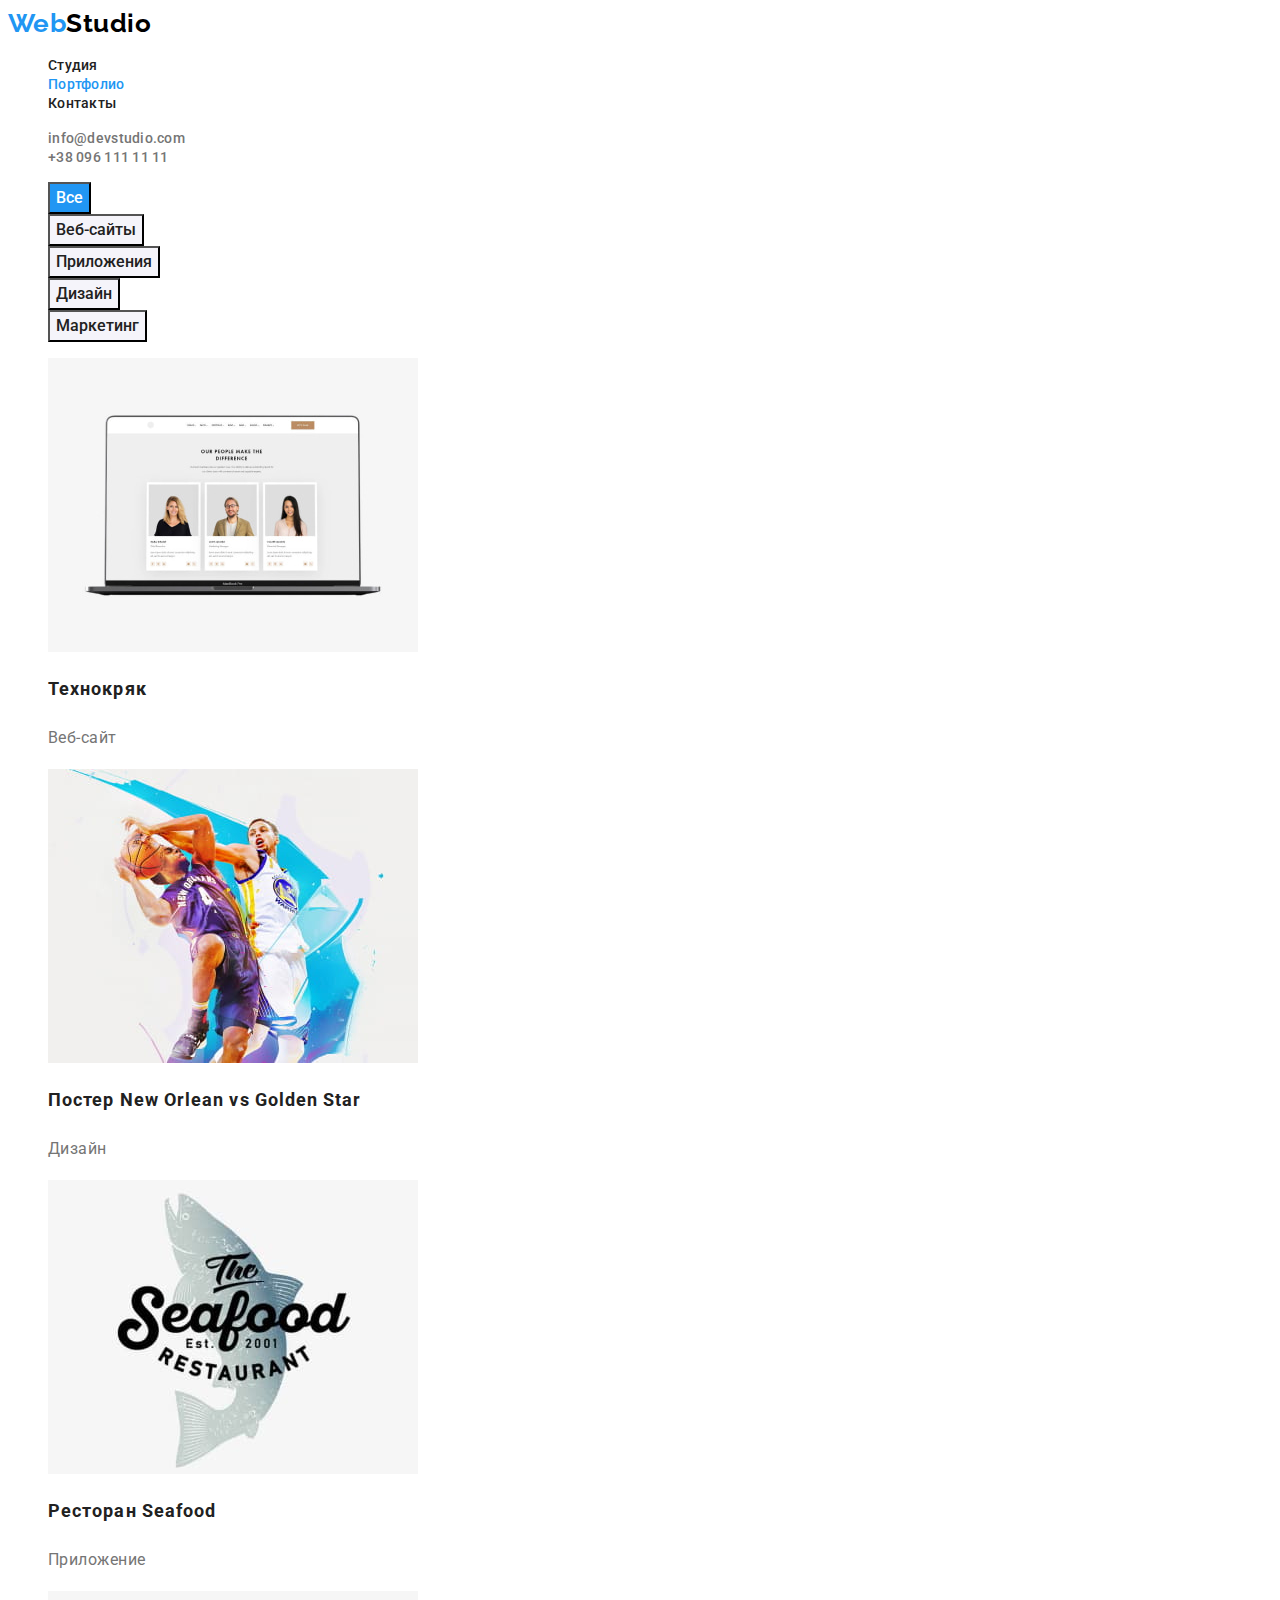
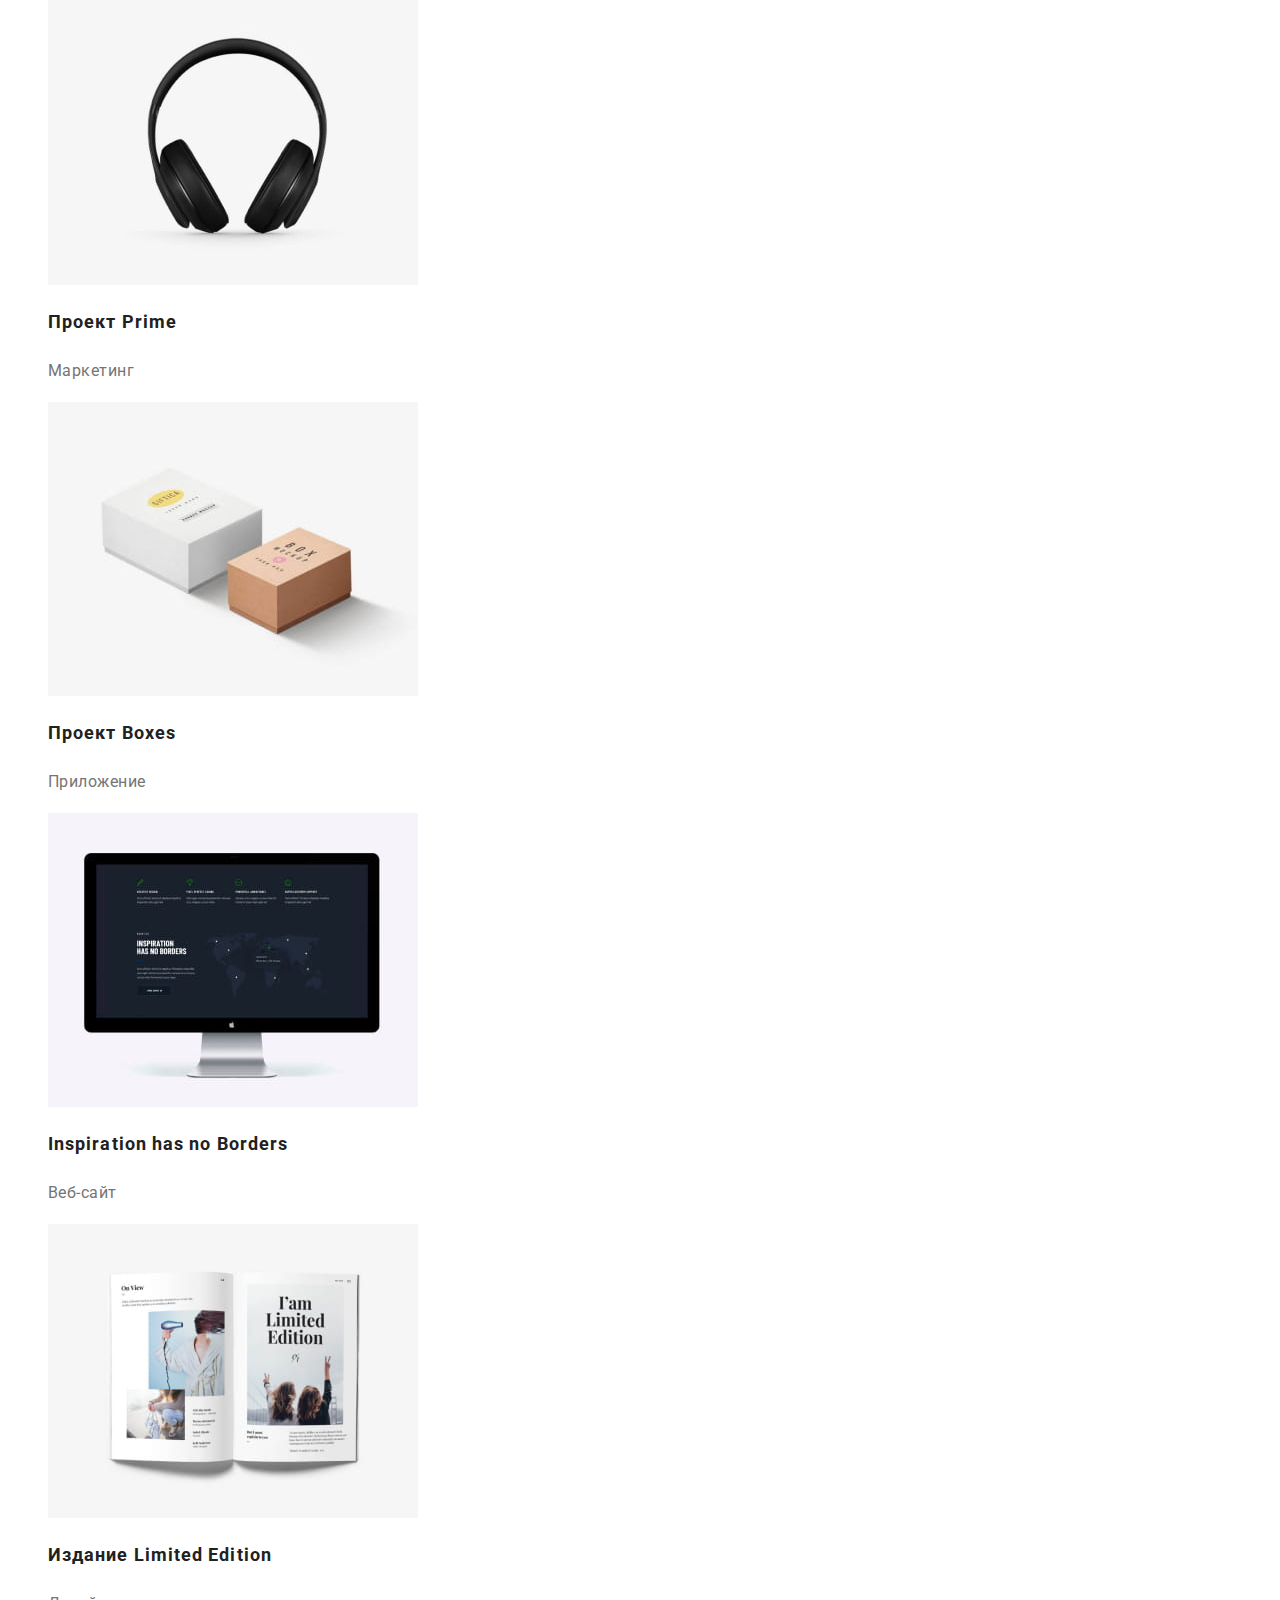
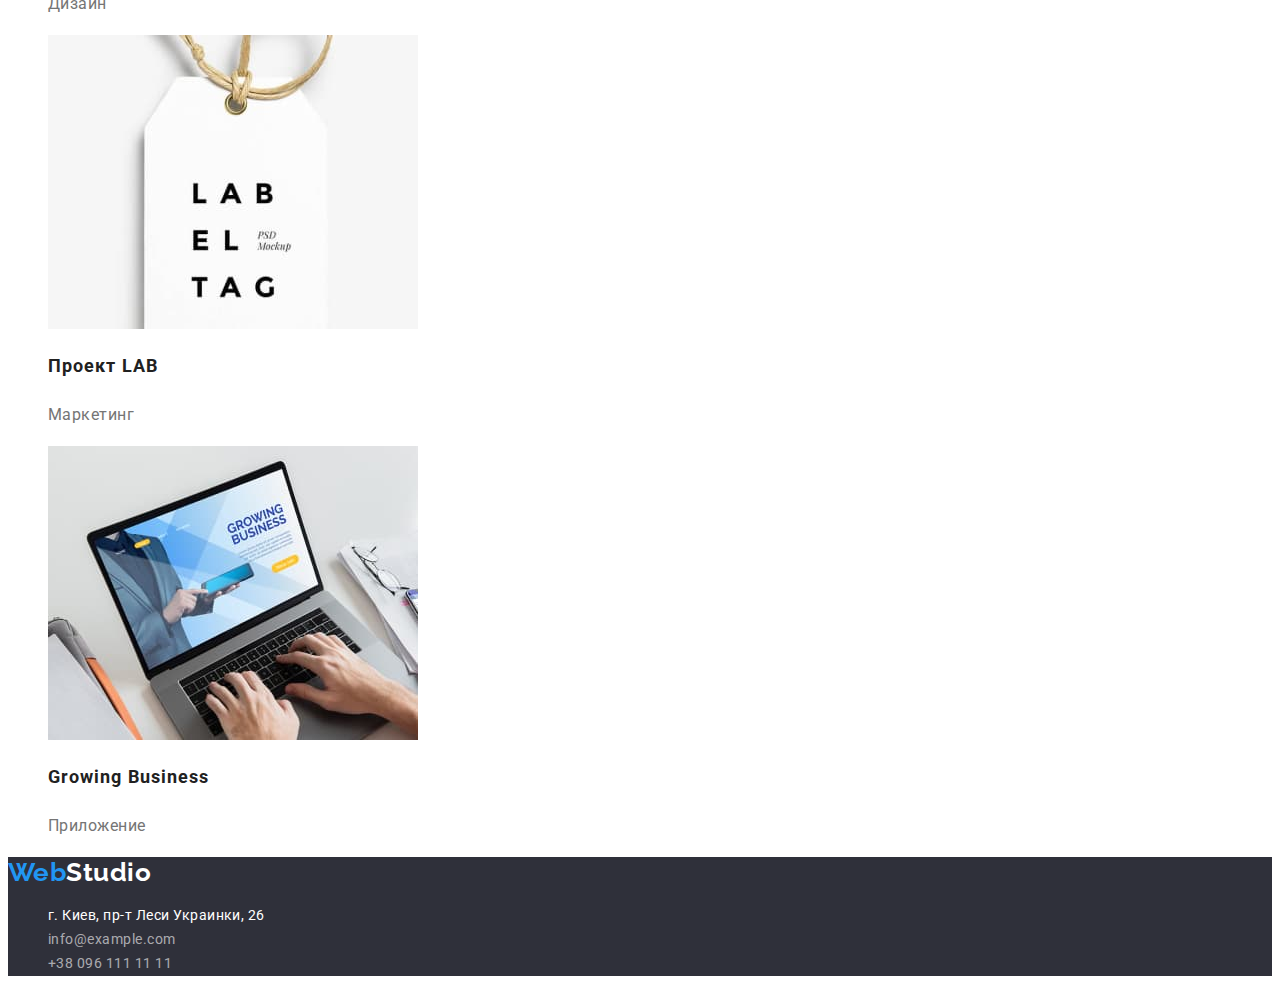
==== portfolio.html @ b92476f3 "Данные ДЗ-2" ====
<!DOCTYPE html>
<html lang="ru">
  <head>
    <meta charset="UTF-8" />
    <meta http-equiv="X-UA-Compatible" content="IE=edge" />
    <meta name="viewport" content="width=device-width, initial-scale=1.0" />
    <title>Портфолио</title>
    <link rel="preconnect" href="https://fonts.googleapis.com" />
    <link rel="preconnect" href="https://fonts.gstatic.com" crossorigin />
    <link
      href="https://fonts.googleapis.com/css2?family=Raleway:wght@700&family=Roboto:wght@400;500;700;900&display=swap"
      rel="stylesheet"
    />
    <link rel="stylesheet" href="./css/styles.css" />
  </head>
  <body>
    <header>
      <nav>
        <a href="./index.html" class="logo"><span class="logo-blue">Web</span>Studio </a>
        <ul class="navigator-list">
          <li><a href="./index.html#studio" class="link">Студия</a></li>
          <li><a href="#portfolio" class="link portfolio">Портфолио</a></li>
          <li><a href="" class="link">Контакты</a></li>
        </ul>
      </nav>
      <!--Контакты-->
      <ul class="contact-list">
        <li><a href="mailto:info@devstudio.com" class="contact-link">info@devstudio.com </a></li>
        <li><a href="tel:+380961111111" class="contact-link">+38 096 111 11 11</a></li>
      </ul>
    </header>
    <!--Портфолио-->
    <main id="portfolio">
      <!--Кнопки в портфолио-->
      <section>
        <h1 hidden>Портфолио</h1>
        <ul class="portfolio-button-list">
          <li><button type="button" class="portfolio-button one">Все</button></li>
          <li><button type="button" class="portfolio-button">Веб-сайты</button></li>
          <li><button type="button" class="portfolio-button">Приложения</button></li>
          <li><button type="button" class="portfolio-button">Дизайн</button></li>
          <li><button type="button" class="portfolio-button">Маркетинг</button></li>
        </ul>
        <!--Проекты портфолио-->
        <ul class="portfolio-project-list">
          <li>
            <a href="#" class="portfolio-project-link">
              <img
                src="./images/portfolio/Технокряк.jpg"
                alt="Технокряк"
                width="370"
                height="294"
              />
              <h2 class="portfolio-project-title">Технокряк</h2>
              <p class="portfolio-project-text">Веб-сайт</p>
            </a>
          </li>
          <li>
            <a href="#" class="portfolio-project-link">
              <img
                src="./images/portfolio/ПостерNewOrleanVSGoldenStar.jpg"
                alt="Постер New Orlean vs Golden Star"
                width="370"
                height="294"
              />
              <h2 class="portfolio-project-title">Постер New Orlean vs Golden Star</h2>
              <p class="portfolio-project-text">Дизайн</p>
            </a>
          </li>
          <li>
            <a href="#" class="portfolio-project-link">
              <img
                src="./images/portfolio/РесторанSeafood.jpg"
                alt="Ресторан Seafood"
                width="370"
                height="294"
              />
              <h2 class="portfolio-project-title">Ресторан Seafood</h2>
              <p class="portfolio-project-text">Приложение</p>
            </a>
          </li>
          <li>
            <a href="#" class="portfolio-project-link">
              <img
                src="./images/portfolio/ПроектPrime.jpg"
                alt="Проект Prime"
                width="370"
                height="294"
              />
              <h2 class="portfolio-project-title">Проект Prime</h2>
              <p class="portfolio-project-text">Маркетинг</p>
            </a>
          </li>
          <li>
            <a href="#" class="portfolio-project-link">
              <img
                src="./images/portfolio/ПроектBoxes.jpg"
                alt="Проект Boxes"
                width="370"
                height="294"
              />
              <h2 class="portfolio-project-title">Проект Boxes</h2>
              <p class="portfolio-project-text">Приложение</p>
            </a>
          </li>
          <li>
            <a href="#" class="portfolio-project-link">
              <img
                src="./images/portfolio//InspirationHasNoBorders.jpg"
                alt="Inspiration has no Borders"
                width="370"
                height="294"
              />
              <h2 class="portfolio-project-title">Inspiration has no Borders</h2>
              <p class="portfolio-project-text">Веб-сайт</p>
            </a>
          </li>
          <li>
            <a href="#" class="portfolio-project-link">
              <img
                src="./images/portfolio/ИзданиеLimitedEdition.jpg"
                alt="Издание Limited Edition"
                width="370"
                height="294"
              />
              <h2 class="portfolio-project-title">Издание Limited Edition</h2>
              <p class="portfolio-project-text">Дизайн</p>
            </a>
          </li>
          <li>
            <a href="#" class="portfolio-project-link">
              <img
                src="./images/portfolio/ПроектLAB.jpg"
                alt="Проект LAB"
                width="370"
                height="294"
              />
              <h2 class="portfolio-project-title">Проект LAB</h2>
              <p class="portfolio-project-text">Маркетинг</p>
            </a>
          </li>
          <li>
            <a href="#" class="portfolio-project-link">
              <img
                src="./images/portfolio/GrowingBusiness.jpg"
                alt="Growing Business"
                width="370"
                height="294"
              />
              <h2 class="portfolio-project-title">Growing Business</h2>
              <p class="portfolio-project-text">Приложение</p>
            </a>
          </li>
        </ul>
      </section>
    </main>

    <!--Футер-->
    <footer class="footer">
      <a href="./index.html" class="logo-footer"><span class="logo-blue">Web</span>Studio</a>
      <address>
        <ul class="footer-list">
          <li>
            <a
              href="https://goo.gl/maps/zXmNazpMUdunzP9r6"
              target="_blank"
              rel="noreferrer noopener"
              class="address-map"
            >
              г. Киев, пр-т Леси Украинки, 26
            </a>
          </li>
          <li><a href="mailto:info@example.com" class="address-link">info@example.com</a></li>
          <li><a href="tel:+380961111111" class="address-link">+38 096 111 11 11</a></li>
        </ul>
      </address>
    </footer>
  </body>
</html>
---- css/styles.css ----
:root {
  --basic-title-color: #212121;
  --base-text-color: #757575;
  --white-color: #ffffff;
  --blue-color: #2196f3;
}

body {
  color: var(--basic-title-color);
  font-family: 'Roboto', sans-serif;
  letter-spacing: 0.03em;
  background: var(--white-color);
}

/* Логотип*/
.logo,
.logo-footer {
  font-family: 'Raleway', sans-serif;
  color: #000000;
  text-decoration: none; 
  font-weight: 700;
  font-size: 26px;
  line-height: 1.19;
}
.logo-blue {
  color: var(--blue-color);
}

/* Навигация */
.navigator-list {
  text-decoration: none;
  list-style: none;
}
.navigator-list .link,
.contact-link {
  color: var(--basic-title-color);
  text-decoration: none;
  font-weight: 500;
  font-size: 14px;
  line-height: 1.14;
  letter-spacing: 0.02em;
 }
.link.studio {
  color: var(--blue-color);
}
.link:hover,
.link:focus{
  color: var(--blue-color);
}

/*Контакты*/
.contact-list{
  list-style: none;
}
.contact-link {
  color: var(--base-text-color);
 }
.contact-link:hover,
.contact-link:focus {
  color: var(--blue-color);
}

/*Герой*/
.hero{
  color: var(--white-color);
  background: #2F303A;
  line-height: 1.36;    
  text-align: center;
  letter-spacing: 0.06em;
  text-transform: uppercase;
}
.hero-title{
  font-weight: 900;
  font-size: 44px;
}
.hero-button{
  font-family: inherit;
  color: var(--white-color);
  background-color: var(--blue-color);
  font-weight: 700;
  font-size: 16px;
  line-height: 1.88;
  cursor: pointer;
  letter-spacing: 0.06em;
  }
.hero-button:hover,
.hero-button:hover{
  background-color: #188CE8;
}

/* Проекты*/
.project-list{
  list-style: none;
}
.project-title {
  font-weight: 700;
  font-size: 14px;
  line-height: 1.14;
  text-transform: uppercase;
}
.project-text {
  color: var(--base-text-color);
  font-size: 14px;
  line-height: 1.71;
}

/* Карточки проектов*/
.project-cards-title {
  font-weight: 700;
  font-size: 36px;
  line-height: 1.17;
  text-align: center;
}
.project-cards-list{
  list-style: none;
  }

/*Команда*/
.command {
  background-color: #F5F4FA;
}
.command-title {
  font-weight: 700;
  font-size: 36px;
  line-height: 1.17;
  text-align: center;
}
.command-list{
  list-style: none;
}
.command-heading {
  font-weight: 500;
  font-size: 16px;
  line-height: 1.19;
  text-align: center;
}
.command-text {
  color: var(--base-text-color);
  font-size: 16px;
  line-height: 1.19;
  text-align: center;
}

/*Footer*/
.footer {
  background-color: #2F303A;
}
.logo-footer {
  color: var(--white-color);
}

/*Адрес*/
.footer-list{
  list-style: none;
  font-style: normal;
}
.address-map,
.address-link {
  color: var(--white-color);
  font-size: 14px;
  line-height: 1.71;
  text-decoration: none;
}
.address-link {
  color: rgba(255, 255, 255, 0.6);
}
.address-link:hover,
.address-link:focus{
  color: var(--white-color);
}

/*Портфолио*/
.link.portfolio {
  color: var(--blue-color);
}

/* Кнопки в портфолио*/
.portfolio-button-list{
  list-style: none; 
}
.portfolio-button {
  font-family: inherit;
  color: var(--basic-title-color);
  background-color: #F5F4FA;
  font-weight: 500;
  font-size: 16px;
  line-height: 1.63;
  cursor: pointer;
}
.portfolio-button.one {
  color: var(--white-color);
  background-color: var(--blue-color);
  }
.portfolio-button:hover,
.portfolio-button:focus {
  color: var(--white-color);
  background-color: var(--blue-color);
}

/* Проекты портфолио*/
.portfolio-project-list{
  list-style: none;
}
.portfolio-project-link{
  text-decoration: none;
}
.portfolio-project-link .portfolio-project-title {
  color: var(--basic-title-color);
  font-weight: 700;
  font-size: 18px;
  line-height: 2;
  letter-spacing: 0.06em;
}
.portfolio-project-text {
  color: var(--base-text-color);
  font-size: 16px;
  line-height: 1.88;
}
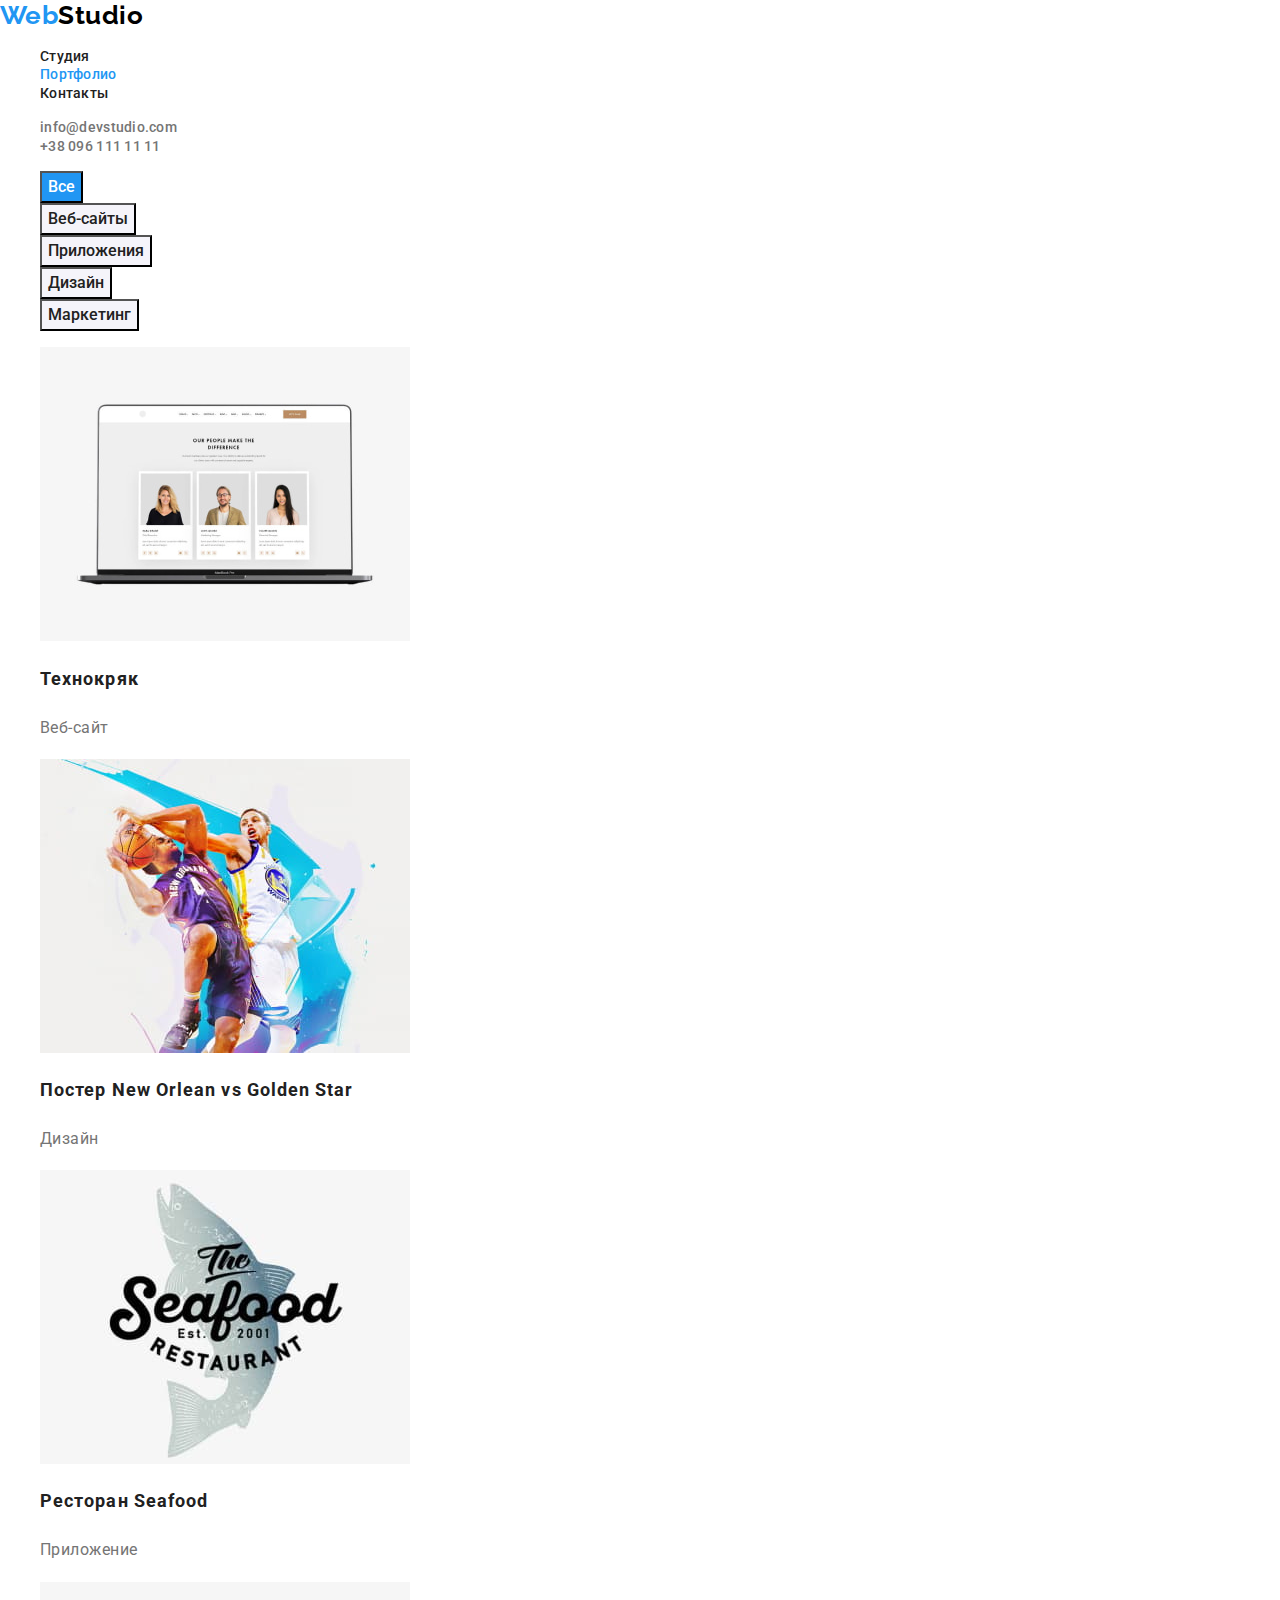
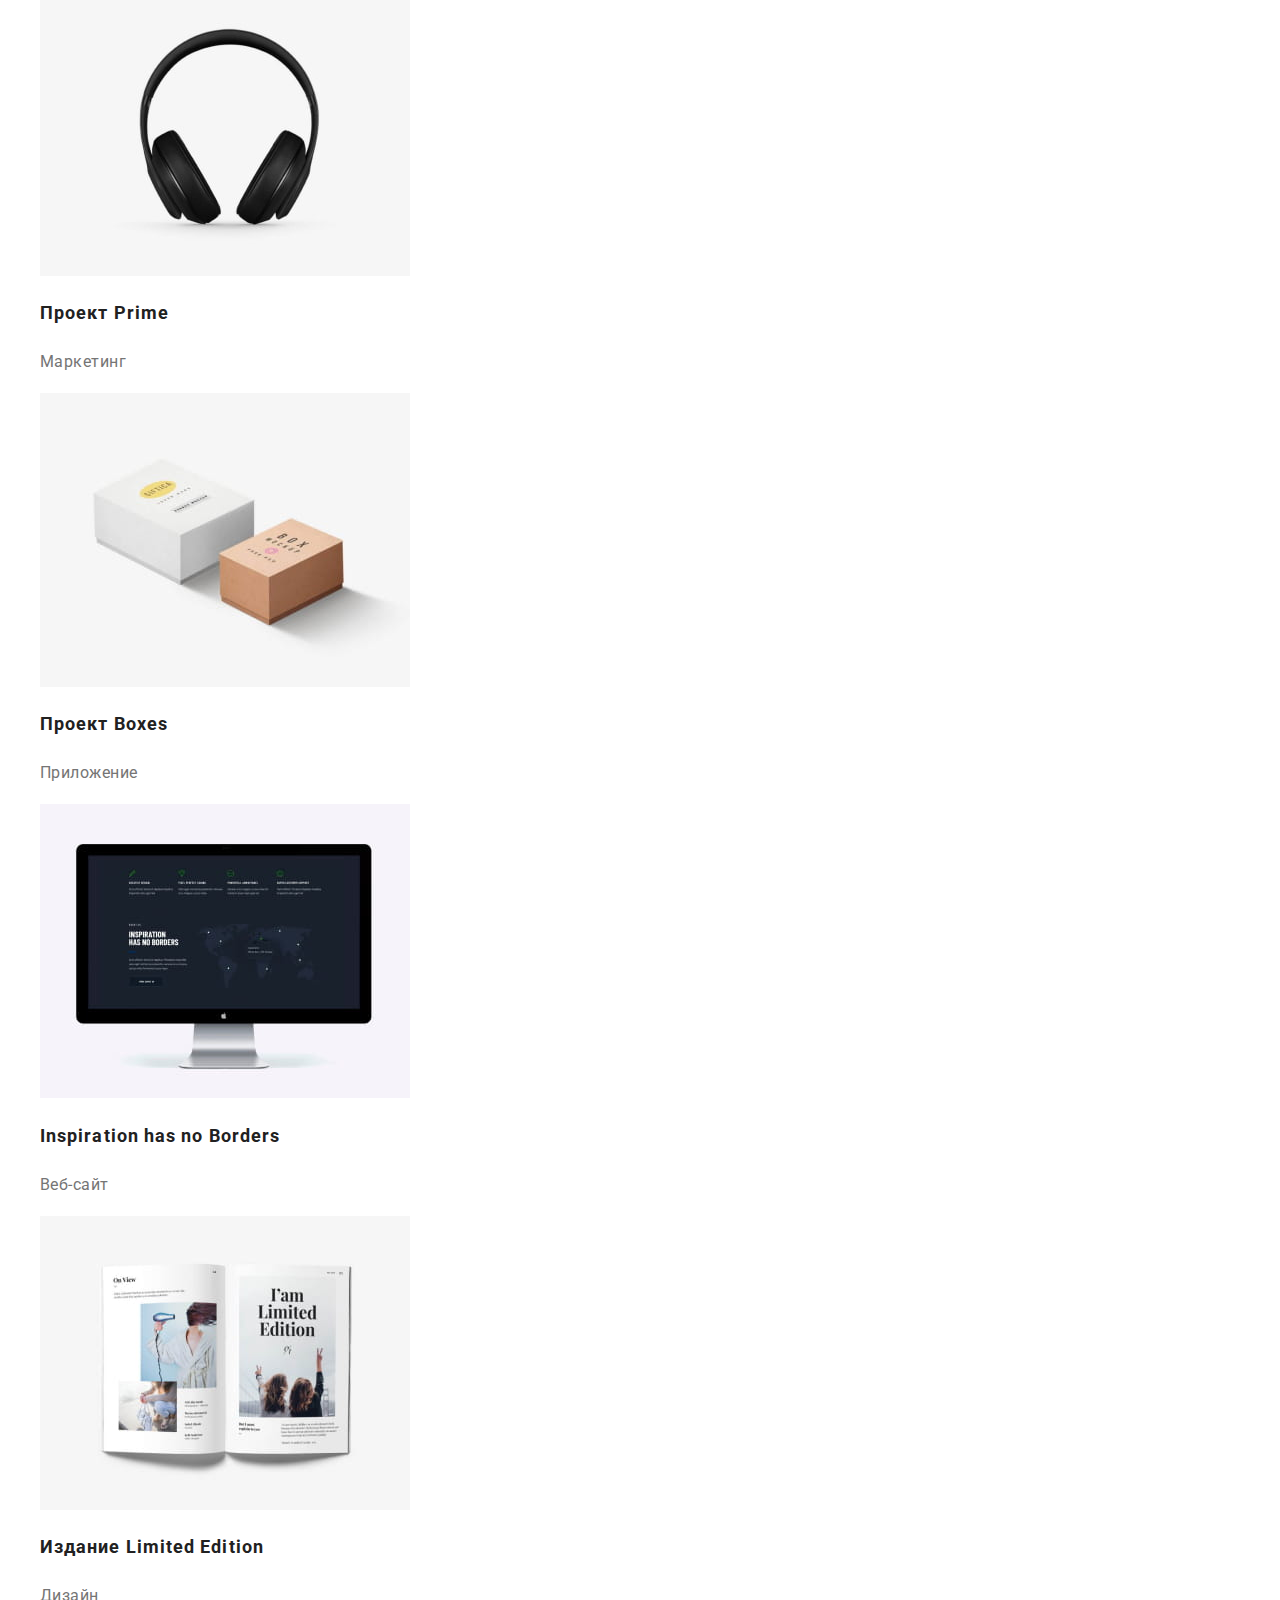
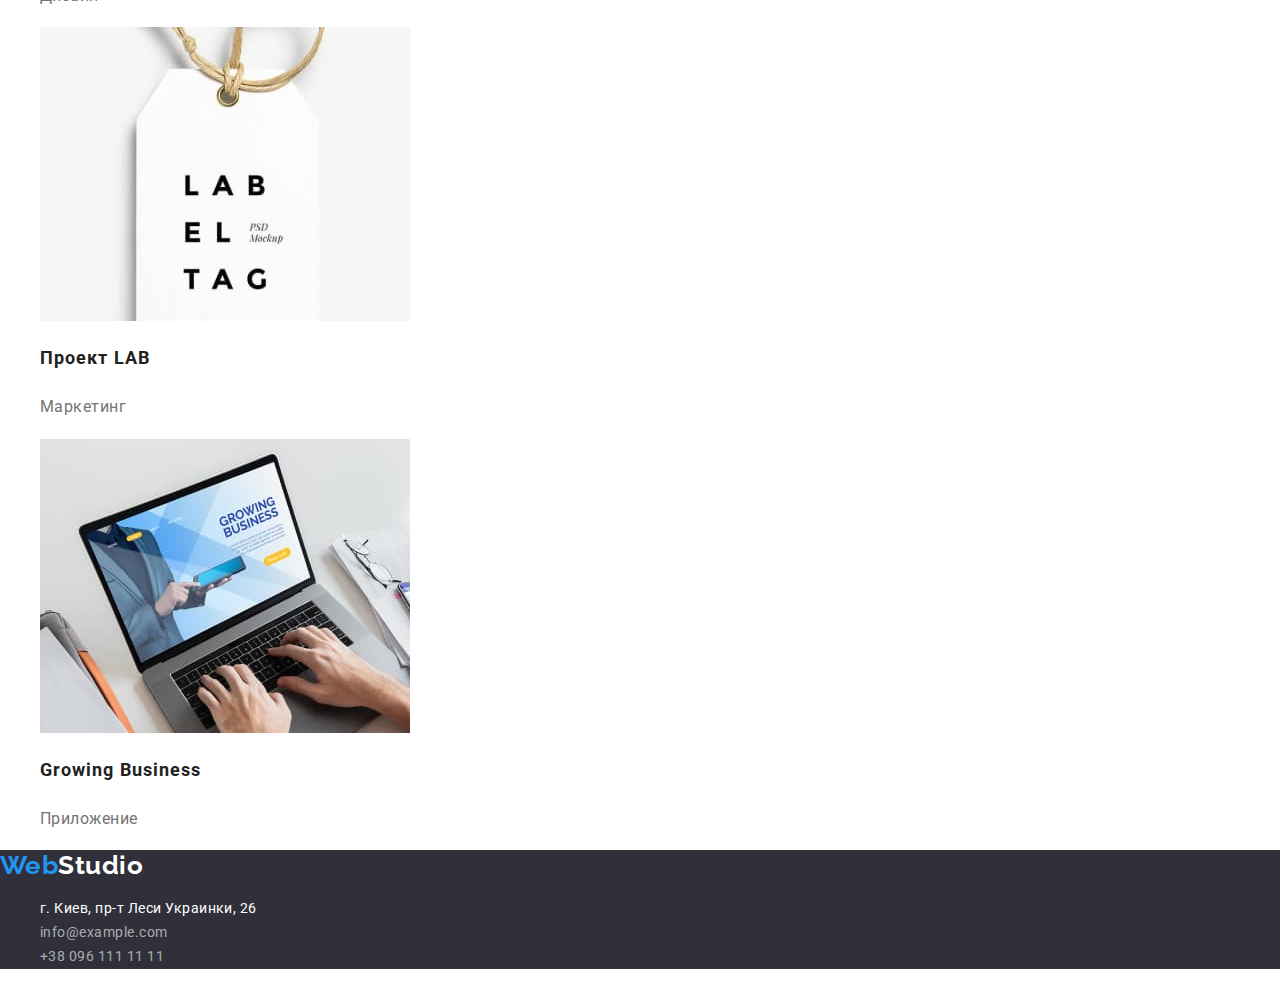
==== commit ce73d1e3: "Добавлена нормализация стилей" ====
--- a/portfolio.html
+++ b/portfolio.html
@@ -10,6 +10,10 @@
     <link
       href="https://fonts.googleapis.com/css2?family=Raleway:wght@700&family=Roboto:wght@400;500;700;900&display=swap"
       rel="stylesheet"
+    />
+    <link
+      rel="stylesheet"
+      href="https://cdnjs.cloudflare.com/ajax/libs/modern-normalize/1.1.0/modern-normalize.min.css"
     />
     <link rel="stylesheet" href="./css/styles.css" />
   </head>
--- a/css/styles.css
+++ b/css/styles.css
@@ -1,9 +1,4 @@
-:root {
-  --basic-title-color: #212121;
-  --base-text-color: #757575;
-  --white-color: #ffffff;
-  --blue-color: #2196f3;
-}
+@import "/css/_root.css";
 
 body {
   color: var(--basic-title-color);
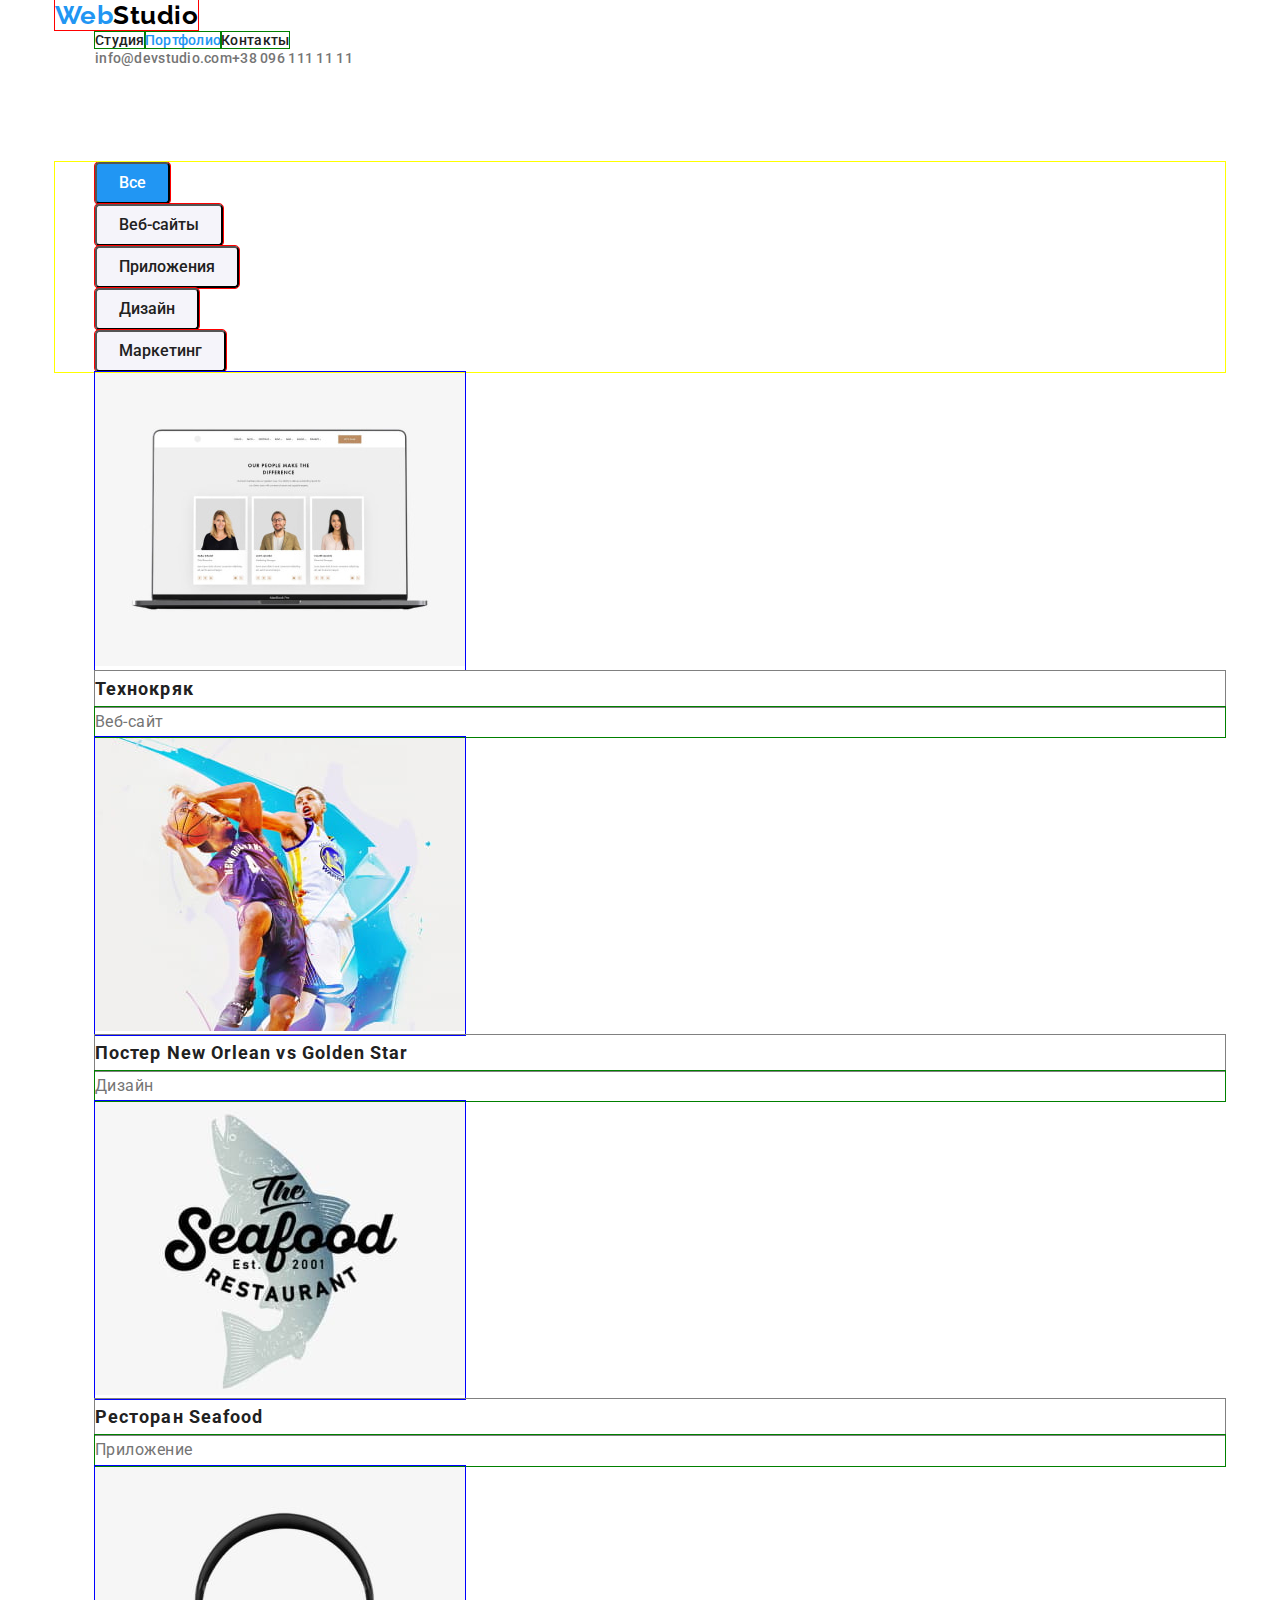
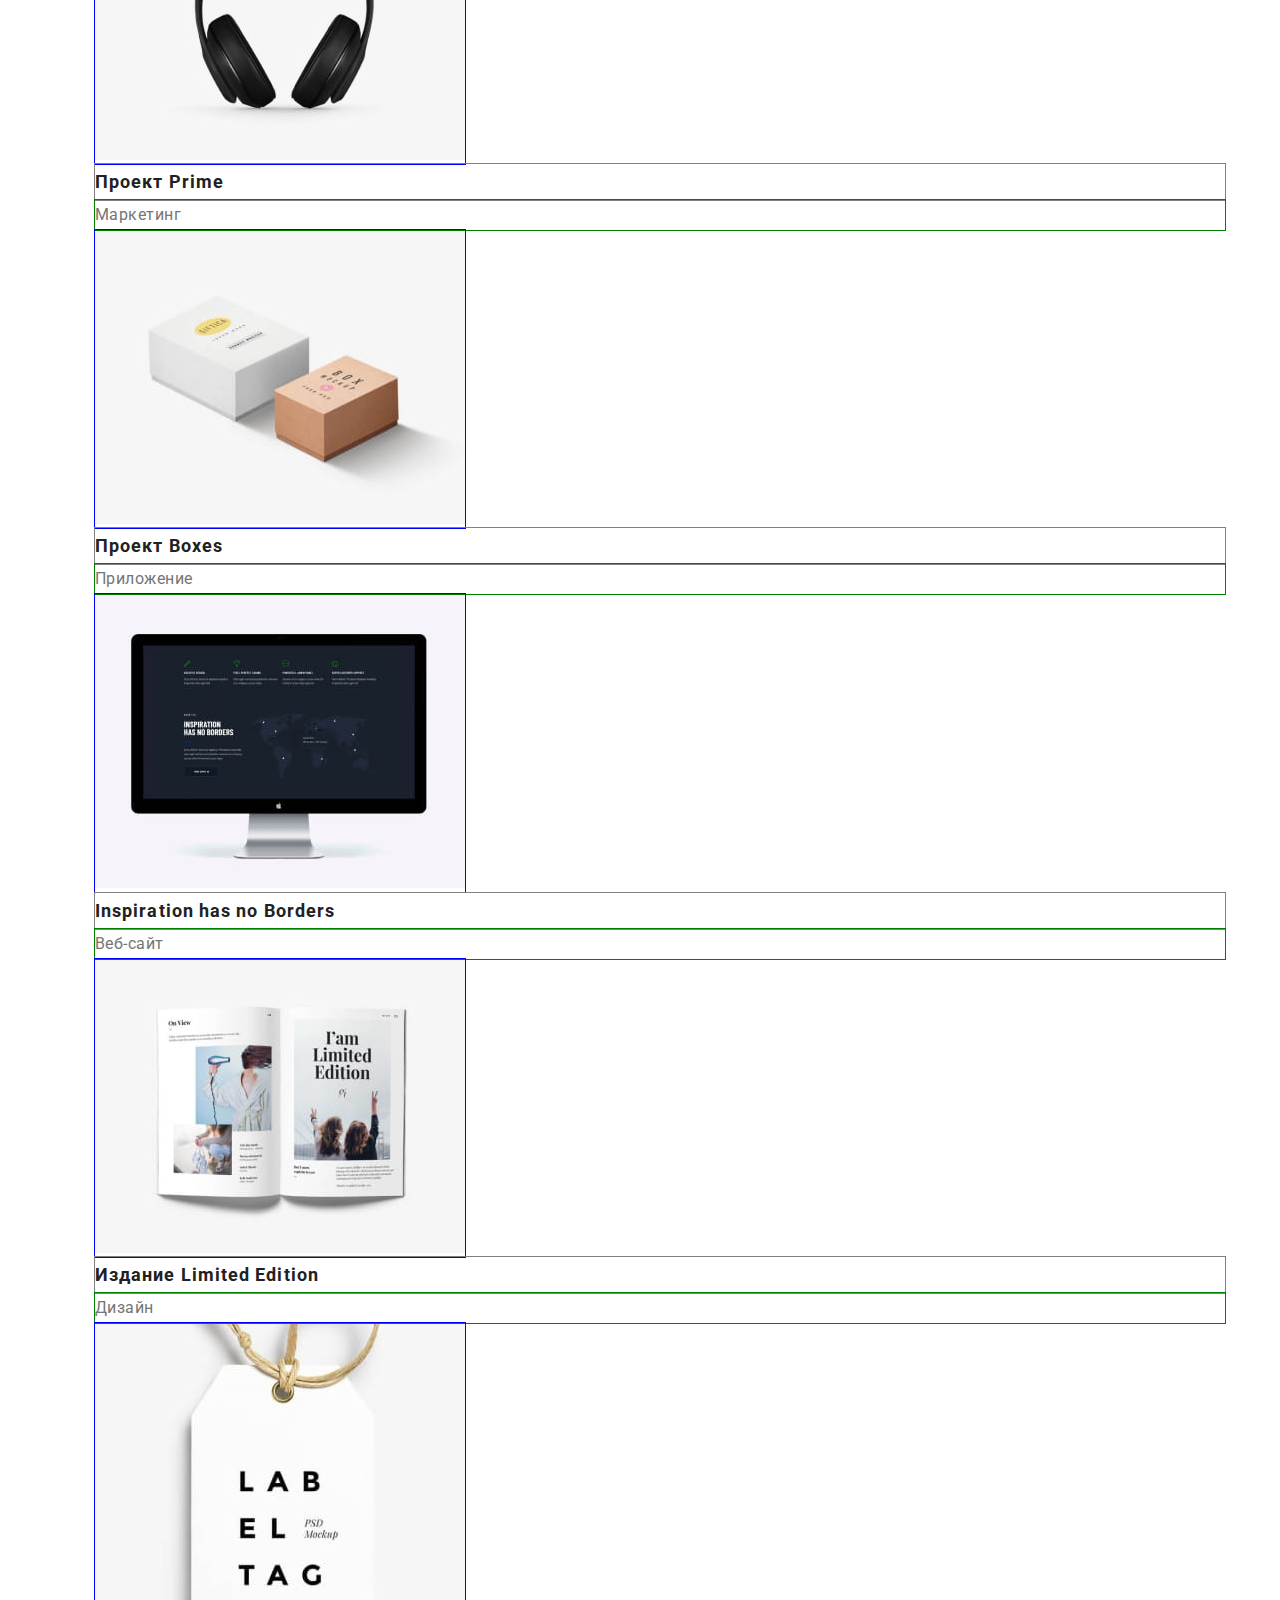
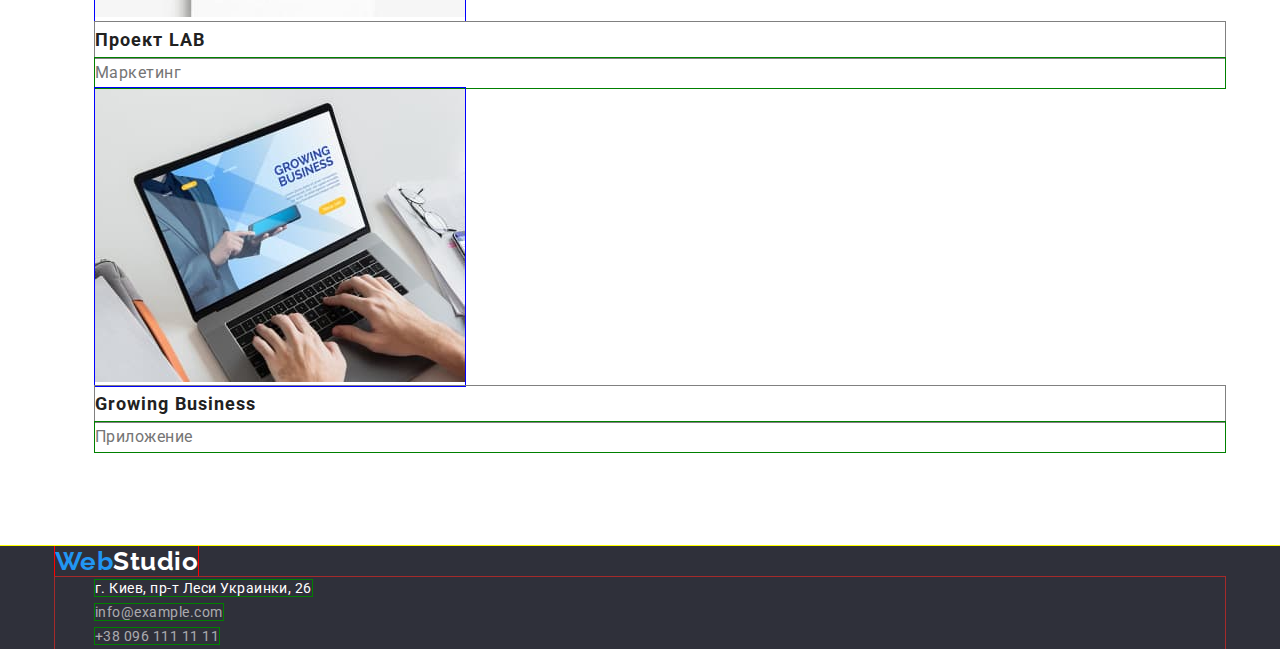
==== commit 25344c7f: "Добавлена часть стилей" ====
--- a/portfolio.html
+++ b/portfolio.html
@@ -18,166 +18,174 @@
     <link rel="stylesheet" href="./css/styles.css" />
   </head>
   <body>
-    <header>
-      <nav>
-        <a href="./index.html" class="logo"><span class="logo-blue">Web</span>Studio </a>
-        <ul class="navigator-list">
-          <li><a href="./index.html#studio" class="link">Студия</a></li>
-          <li><a href="#portfolio" class="link portfolio">Портфолио</a></li>
-          <li><a href="" class="link">Контакты</a></li>
+    <header class="header">
+      <div class="container">
+        <nav>
+          <a href="./index.html" class="logo"><span class="logo-blue">Web</span>Studio </a>
+          <ul class="navigator-list">
+            <li><a href="./index.html#studio" class="link">Студия</a></li>
+            <li><a href="#portfolio" class="link portfolio">Портфолио</a></li>
+            <li><a href="" class="link">Контакты</a></li>
+          </ul>
+        </nav>
+        <!--Контакты-->
+        <ul class="contact-list">
+          <li><a href="mailto:info@devstudio.com" class="contact-link">info@devstudio.com </a></li>
+          <li><a href="tel:+380961111111" class="contact-link">+38 096 111 11 11</a></li>
         </ul>
-      </nav>
-      <!--Контакты-->
-      <ul class="contact-list">
-        <li><a href="mailto:info@devstudio.com" class="contact-link">info@devstudio.com </a></li>
-        <li><a href="tel:+380961111111" class="contact-link">+38 096 111 11 11</a></li>
-      </ul>
+      </div>
     </header>
     <!--Портфолио-->
     <main id="portfolio">
       <!--Кнопки в портфолио-->
-      <section>
-        <h1 hidden>Портфолио</h1>
-        <ul class="portfolio-button-list">
-          <li><button type="button" class="portfolio-button one">Все</button></li>
-          <li><button type="button" class="portfolio-button">Веб-сайты</button></li>
-          <li><button type="button" class="portfolio-button">Приложения</button></li>
-          <li><button type="button" class="portfolio-button">Дизайн</button></li>
-          <li><button type="button" class="portfolio-button">Маркетинг</button></li>
-        </ul>
+      <section class="section">
+        <div class="container">
+          <h1 hidden>Портфолио</h1>
+          <ul class="portfolio-button-list">
+            <li><button type="button" class="portfolio-button one">Все</button></li>
+            <li><button type="button" class="portfolio-button">Веб-сайты</button></li>
+            <li><button type="button" class="portfolio-button">Приложения</button></li>
+            <li><button type="button" class="portfolio-button">Дизайн</button></li>
+            <li><button type="button" class="portfolio-button">Маркетинг</button></li>
+          </ul>
+        </div>
         <!--Проекты портфолио-->
-        <ul class="portfolio-project-list">
-          <li>
-            <a href="#" class="portfolio-project-link">
-              <img
-                src="./images/portfolio/Технокряк.jpg"
-                alt="Технокряк"
-                width="370"
-                height="294"
-              />
-              <h2 class="portfolio-project-title">Технокряк</h2>
-              <p class="portfolio-project-text">Веб-сайт</p>
-            </a>
-          </li>
-          <li>
-            <a href="#" class="portfolio-project-link">
-              <img
-                src="./images/portfolio/ПостерNewOrleanVSGoldenStar.jpg"
-                alt="Постер New Orlean vs Golden Star"
-                width="370"
-                height="294"
-              />
-              <h2 class="portfolio-project-title">Постер New Orlean vs Golden Star</h2>
-              <p class="portfolio-project-text">Дизайн</p>
-            </a>
-          </li>
-          <li>
-            <a href="#" class="portfolio-project-link">
-              <img
-                src="./images/portfolio/РесторанSeafood.jpg"
-                alt="Ресторан Seafood"
-                width="370"
-                height="294"
-              />
-              <h2 class="portfolio-project-title">Ресторан Seafood</h2>
-              <p class="portfolio-project-text">Приложение</p>
-            </a>
-          </li>
-          <li>
-            <a href="#" class="portfolio-project-link">
-              <img
-                src="./images/portfolio/ПроектPrime.jpg"
-                alt="Проект Prime"
-                width="370"
-                height="294"
-              />
-              <h2 class="portfolio-project-title">Проект Prime</h2>
-              <p class="portfolio-project-text">Маркетинг</p>
-            </a>
-          </li>
-          <li>
-            <a href="#" class="portfolio-project-link">
-              <img
-                src="./images/portfolio/ПроектBoxes.jpg"
-                alt="Проект Boxes"
-                width="370"
-                height="294"
-              />
-              <h2 class="portfolio-project-title">Проект Boxes</h2>
-              <p class="portfolio-project-text">Приложение</p>
-            </a>
-          </li>
-          <li>
-            <a href="#" class="portfolio-project-link">
-              <img
-                src="./images/portfolio//InspirationHasNoBorders.jpg"
-                alt="Inspiration has no Borders"
-                width="370"
-                height="294"
-              />
-              <h2 class="portfolio-project-title">Inspiration has no Borders</h2>
-              <p class="portfolio-project-text">Веб-сайт</p>
-            </a>
-          </li>
-          <li>
-            <a href="#" class="portfolio-project-link">
-              <img
-                src="./images/portfolio/ИзданиеLimitedEdition.jpg"
-                alt="Издание Limited Edition"
-                width="370"
-                height="294"
-              />
-              <h2 class="portfolio-project-title">Издание Limited Edition</h2>
-              <p class="portfolio-project-text">Дизайн</p>
-            </a>
-          </li>
-          <li>
-            <a href="#" class="portfolio-project-link">
-              <img
-                src="./images/portfolio/ПроектLAB.jpg"
-                alt="Проект LAB"
-                width="370"
-                height="294"
-              />
-              <h2 class="portfolio-project-title">Проект LAB</h2>
-              <p class="portfolio-project-text">Маркетинг</p>
-            </a>
-          </li>
-          <li>
-            <a href="#" class="portfolio-project-link">
-              <img
-                src="./images/portfolio/GrowingBusiness.jpg"
-                alt="Growing Business"
-                width="370"
-                height="294"
-              />
-              <h2 class="portfolio-project-title">Growing Business</h2>
-              <p class="portfolio-project-text">Приложение</p>
-            </a>
-          </li>
-        </ul>
+        <div class="container">
+          <ul class="portfolio-project-list">
+            <li>
+              <a href="#" class="portfolio-project-link">
+                <img
+                  src="./images/portfolio/Технокряк.jpg"
+                  alt="Технокряк"
+                  width="370"
+                  height="294"
+                />
+                <h2 class="portfolio-project-title">Технокряк</h2>
+                <p class="portfolio-project-text">Веб-сайт</p>
+              </a>
+            </li>
+            <li>
+              <a href="#" class="portfolio-project-link">
+                <img
+                  src="./images/portfolio/ПостерNewOrleanVSGoldenStar.jpg"
+                  alt="Постер New Orlean vs Golden Star"
+                  width="370"
+                  height="294"
+                />
+                <h2 class="portfolio-project-title">Постер New Orlean vs Golden Star</h2>
+                <p class="portfolio-project-text">Дизайн</p>
+              </a>
+            </li>
+            <li>
+              <a href="#" class="portfolio-project-link">
+                <img
+                  src="./images/portfolio/РесторанSeafood.jpg"
+                  alt="Ресторан Seafood"
+                  width="370"
+                  height="294"
+                />
+                <h2 class="portfolio-project-title">Ресторан Seafood</h2>
+                <p class="portfolio-project-text">Приложение</p>
+              </a>
+            </li>
+            <li>
+              <a href="#" class="portfolio-project-link">
+                <img
+                  src="./images/portfolio/ПроектPrime.jpg"
+                  alt="Проект Prime"
+                  width="370"
+                  height="294"
+                />
+                <h2 class="portfolio-project-title">Проект Prime</h2>
+                <p class="portfolio-project-text">Маркетинг</p>
+              </a>
+            </li>
+            <li>
+              <a href="#" class="portfolio-project-link">
+                <img
+                  src="./images/portfolio/ПроектBoxes.jpg"
+                  alt="Проект Boxes"
+                  width="370"
+                  height="294"
+                />
+                <h2 class="portfolio-project-title">Проект Boxes</h2>
+                <p class="portfolio-project-text">Приложение</p>
+              </a>
+            </li>
+            <li>
+              <a href="#" class="portfolio-project-link">
+                <img
+                  src="./images/portfolio//InspirationHasNoBorders.jpg"
+                  alt="Inspiration has no Borders"
+                  width="370"
+                  height="294"
+                />
+                <h2 class="portfolio-project-title">Inspiration has no Borders</h2>
+                <p class="portfolio-project-text">Веб-сайт</p>
+              </a>
+            </li>
+            <li>
+              <a href="#" class="portfolio-project-link">
+                <img
+                  src="./images/portfolio/ИзданиеLimitedEdition.jpg"
+                  alt="Издание Limited Edition"
+                  width="370"
+                  height="294"
+                />
+                <h2 class="portfolio-project-title">Издание Limited Edition</h2>
+                <p class="portfolio-project-text">Дизайн</p>
+              </a>
+            </li>
+            <li>
+              <a href="#" class="portfolio-project-link">
+                <img
+                  src="./images/portfolio/ПроектLAB.jpg"
+                  alt="Проект LAB"
+                  width="370"
+                  height="294"
+                />
+                <h2 class="portfolio-project-title">Проект LAB</h2>
+                <p class="portfolio-project-text">Маркетинг</p>
+              </a>
+            </li>
+            <li>
+              <a href="#" class="portfolio-project-link">
+                <img
+                  src="./images/portfolio/GrowingBusiness.jpg"
+                  alt="Growing Business"
+                  width="370"
+                  height="294"
+                />
+                <h2 class="portfolio-project-title">Growing Business</h2>
+                <p class="portfolio-project-text">Приложение</p>
+              </a>
+            </li>
+          </ul>
+        </div>
       </section>
     </main>
 
     <!--Футер-->
     <footer class="footer">
-      <a href="./index.html" class="logo-footer"><span class="logo-blue">Web</span>Studio</a>
-      <address>
-        <ul class="footer-list">
-          <li>
-            <a
-              href="https://goo.gl/maps/zXmNazpMUdunzP9r6"
-              target="_blank"
-              rel="noreferrer noopener"
-              class="address-map"
-            >
-              г. Киев, пр-т Леси Украинки, 26
-            </a>
-          </li>
-          <li><a href="mailto:info@example.com" class="address-link">info@example.com</a></li>
-          <li><a href="tel:+380961111111" class="address-link">+38 096 111 11 11</a></li>
-        </ul>
-      </address>
+      <div class="container">
+        <a href="./index.html" class="logo-footer"><span class="logo-blue">Web</span>Studio</a>
+        <address>
+          <ul class="footer-list">
+            <li>
+              <a
+                href="https://goo.gl/maps/zXmNazpMUdunzP9r6"
+                target="_blank"
+                rel="noreferrer noopener"
+                class="address-map"
+              >
+                г. Киев, пр-т Леси Украинки, 26
+              </a>
+            </li>
+            <li><a href="mailto:info@example.com" class="address-link">info@example.com</a></li>
+            <li><a href="tel:+380961111111" class="address-link">+38 096 111 11 11</a></li>
+          </ul>
+        </address>
+      </div>
     </footer>
   </body>
 </html>
--- a/css/styles.css
+++ b/css/styles.css
@@ -1,10 +1,47 @@
 @import "/css/_root.css";
 
 body {
+  margin: 0;
   color: var(--basic-title-color);
   font-family: 'Roboto', sans-serif;
   letter-spacing: 0.03em;
   background: var(--white-color);
+  
+}
+h1,
+h2,
+h3,
+ul,
+p{
+margin: 0 auto;
+}
+
+/*Контейнер*/
+.container {
+  width: 1200px;
+  padding-left: 15px;
+  padding-right: 15px;
+  margin: 0 auto;
+  
+
+  outline: aqua;
+
+}
+/*Секция*/
+.section {
+  padding: 94px 0;
+ }
+ .section.no-padding {
+  padding-top: 0;
+ }
+
+/*header*/
+.page-header{
+  display: flex;
+  align-items: center;
+  justify-content: space-between; 
+  
+  background-color: tomato;
 }
 
 /* Логотип*/
@@ -16,27 +53,38 @@
   font-weight: 700;
   font-size: 26px;
   line-height: 1.19;
+
+  outline: 1px solid red;
 }
 .logo-blue {
   color: var(--blue-color);
 }
+.logo-footer {
+  color: var(--white-color);
+}
 
 /* Навигация */
+.nav{
+
+}
 .navigator-list {
   text-decoration: none;
   list-style: none;
-}
-.navigator-list .link,
-.contact-link {
+  display: flex;
+  }
+.navigator-list .link {
   color: var(--basic-title-color);
   text-decoration: none;
   font-weight: 500;
   font-size: 14px;
   line-height: 1.14;
   letter-spacing: 0.02em;
+  
+  outline: 1px solid green;
  }
 .link.studio {
   color: var(--blue-color);
+  
 }
 .link:hover,
 .link:focus{
@@ -45,10 +93,18 @@
 
 /*Контакты*/
 .contact-list{
+  display: flex;
+  align-items: center;
+  
   list-style: none;
 }
 .contact-link {
   color: var(--base-text-color);
+  text-decoration: none;
+  font-weight: 500;
+  font-size: 14px;
+  line-height: 1.14;
+  letter-spacing: 0.02em;
  }
 .contact-link:hover,
 .contact-link:focus {
@@ -67,16 +123,26 @@
 .hero-title{
   font-weight: 900;
   font-size: 44px;
+  min-width: 696px;
+  outline: 1px solid blue;
+  margin-bottom: 30px;
 }
 .hero-button{
+  min-width: 200px;
+  padding: 10px 32px;
+  border: 0 solid transparent;
+  border-radius: 4px;
   font-family: inherit;
   color: var(--white-color);
   background-color: var(--blue-color);
+  box-shadow: 0px 4px 4px rgba(0, 0, 0, 0.15);
   font-weight: 700;
   font-size: 16px;
   line-height: 1.88;
   cursor: pointer;
   letter-spacing: 0.06em;
+  
+  outline: 1px solid yellow;
   }
 .hero-button:hover,
 .hero-button:hover{
@@ -86,68 +152,87 @@
 /* Проекты*/
 .project-list{
   list-style: none;
+  display: flex;
+  
+  outline: 1px solid blue;
 }
 .project-title {
   font-weight: 700;
   font-size: 14px;
   line-height: 1.14;
   text-transform: uppercase;
+  margin-bottom: 10px;
+
+  outline: 1px solid red;
 }
 .project-text {
   color: var(--base-text-color);
   font-size: 14px;
   line-height: 1.71;
+
+  outline: 1px solid blueviolet;
 }
 
 /* Карточки проектов*/
-.project-cards-title {
+.project-cards-title,
+.command-title {
   font-weight: 700;
   font-size: 36px;
   line-height: 1.17;
   text-align: center;
+  margin-bottom: 50px;
+
+  outline: 1px solid yellow;
 }
 .project-cards-list{
   list-style: none;
+  display: flex;
+  outline: 1px solid blue;
   }
 
 /*Команда*/
 .command {
   background-color: #F5F4FA;
-}
-.command-title {
-  font-weight: 700;
-  font-size: 36px;
-  line-height: 1.17;
-  text-align: center;
-}
+
+  outline: 1px solid red;
+}
+
 .command-list{
   list-style: none;
+
+  outline: 1px solid black;
 }
 .command-heading {
   font-weight: 500;
   font-size: 16px;
   line-height: 1.19;
   text-align: center;
+
+  outline: 1px solid green;
 }
 .command-text {
   color: var(--base-text-color);
   font-size: 16px;
   line-height: 1.19;
   text-align: center;
+
+  outline: 1px solid yellowgreen;
 }
 
 /*Footer*/
 .footer {
   background-color: #2F303A;
-}
-.logo-footer {
-  color: var(--white-color);
-}
+
+  outline: 1px solid yellow;
+}
+
 
 /*Адрес*/
 .footer-list{
   list-style: none;
   font-style: normal;
+
+  outline: 1px solid brown;
 }
 .address-map,
 .address-link {
@@ -155,6 +240,8 @@
   font-size: 14px;
   line-height: 1.71;
   text-decoration: none;
+
+  outline: 1px solid green;
 }
 .address-link {
   color: rgba(255, 255, 255, 0.6);
@@ -172,8 +259,11 @@
 /* Кнопки в портфолио*/
 .portfolio-button-list{
   list-style: none; 
+
+  outline: 1px solid yellow;
 }
 .portfolio-button {
+  border-radius: 4px;
   font-family: inherit;
   color: var(--basic-title-color);
   background-color: #F5F4FA;
@@ -181,10 +271,18 @@
   font-size: 16px;
   line-height: 1.63;
   cursor: pointer;
+  padding: 6px 22px;
+
+  outline: 1px solid red;
 }
 .portfolio-button.one {
   color: var(--white-color);
   background-color: var(--blue-color);
+  box-shadow: 0px 3px 1px rgba(0, 0, 0, 0.1),
+  0px 1px 2px rgba(0, 0, 0, 0.08),
+  0px 2px 2px rgba(0, 0, 0, 0.12);
+  border-radius: 4px;
+  padding: 6px 22px;
   }
 .portfolio-button:hover,
 .portfolio-button:focus {
@@ -198,6 +296,8 @@
 }
 .portfolio-project-link{
   text-decoration: none;
+
+  outline: 1px solid blue;
 }
 .portfolio-project-link .portfolio-project-title {
   color: var(--basic-title-color);
@@ -205,9 +305,13 @@
   font-size: 18px;
   line-height: 2;
   letter-spacing: 0.06em;
+
+  outline: 1px solid gray;
 }
 .portfolio-project-text {
   color: var(--base-text-color);
   font-size: 16px;
   line-height: 1.88;
-}
+
+  outline: 1px solid green;
+}
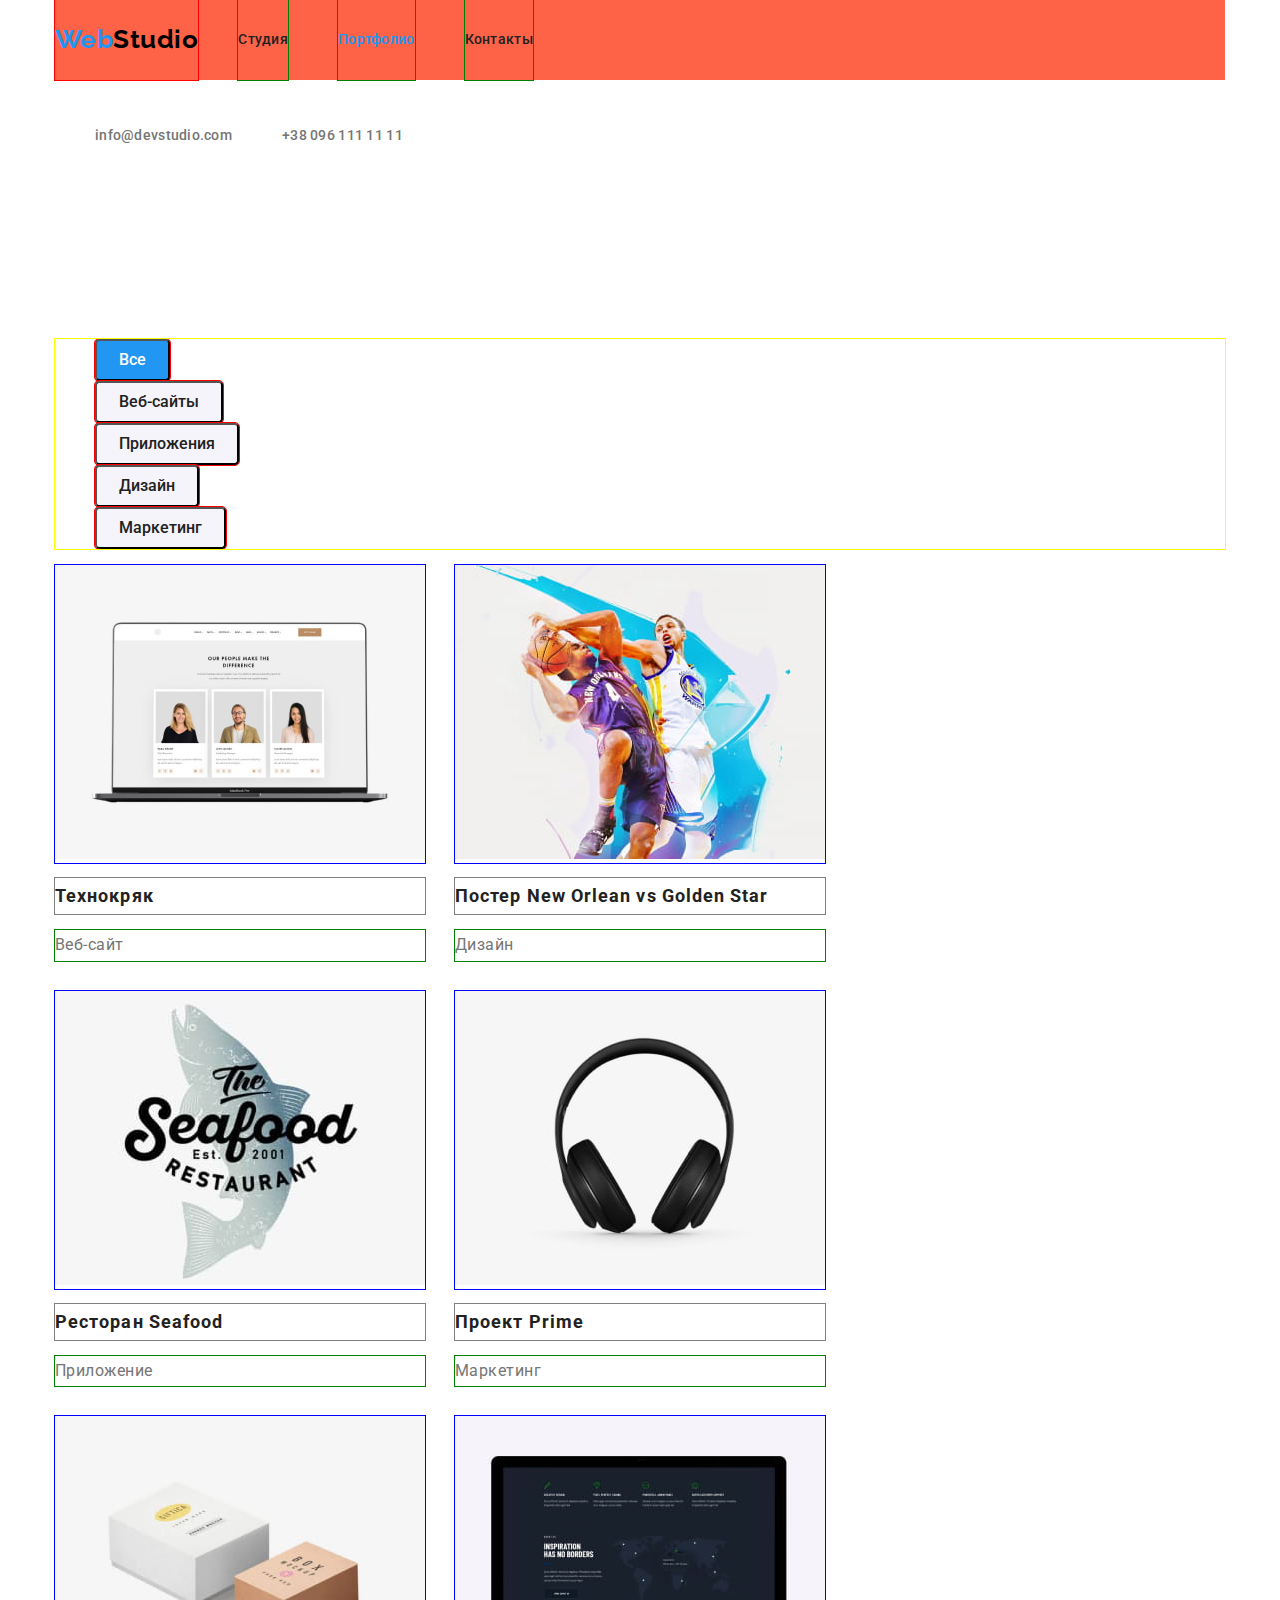
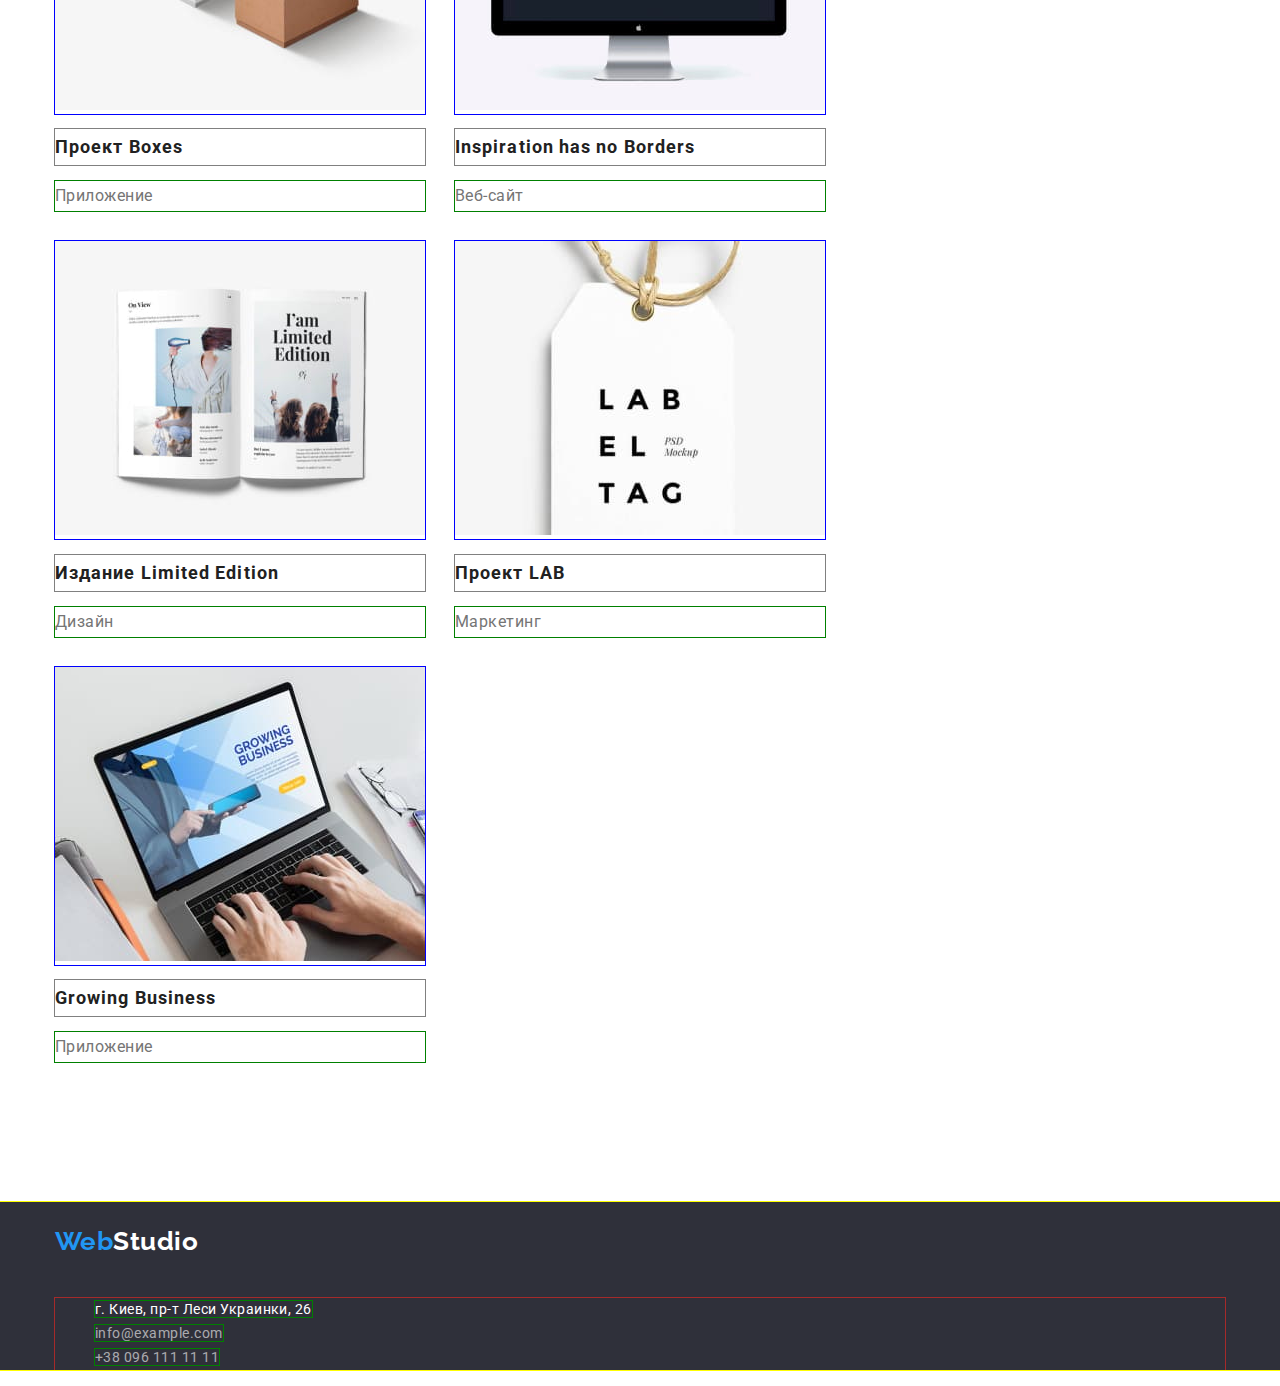
==== commit 40cf5d9e: "Небольшие доработки" ====
--- a/portfolio.html
+++ b/portfolio.html
@@ -18,21 +18,23 @@
     <link rel="stylesheet" href="./css/styles.css" />
   </head>
   <body>
-    <header class="header">
+    <header>
       <div class="container">
         <nav>
+           <div class="nav-header">
           <a href="./index.html" class="logo"><span class="logo-blue">Web</span>Studio </a>
           <ul class="navigator-list">
-            <li><a href="./index.html#studio" class="link">Студия</a></li>
-            <li><a href="#portfolio" class="link portfolio">Портфолио</a></li>
-            <li><a href="" class="link">Контакты</a></li>
+            <li class="navigator-item"><a href="./index.html#studio" class="link">Студия</a></li>
+            <li class="navigator-item"><a href="#portfolio" class="link portfolio">Портфолио</a></li>
+            <li class="navigator-item"><a href="" class="link">Контакты</a></li>
           </ul>
         </nav>
         <!--Контакты-->
         <ul class="contact-list">
-          <li><a href="mailto:info@devstudio.com" class="contact-link">info@devstudio.com </a></li>
-          <li><a href="tel:+380961111111" class="contact-link">+38 096 111 11 11</a></li>
+          <li class="contact-item"><a href="mailto:info@devstudio.com" class="contact-link">info@devstudio.com </a></li>
+          <li class="contact-item"><a href="tel:+380961111111" class="contact-link">+38 096 111 11 11</a></li>
         </ul>
+        </div>
       </div>
     </header>
     <!--Портфолио-->
@@ -40,7 +42,7 @@
       <!--Кнопки в портфолио-->
       <section class="section">
         <div class="container">
-          <h1 hidden>Портфолио</h1>
+          <h1 class="hidden-title">Портфолио</h1>
           <ul class="portfolio-button-list">
             <li><button type="button" class="portfolio-button one">Все</button></li>
             <li><button type="button" class="portfolio-button">Веб-сайты</button></li>
@@ -51,115 +53,139 @@
         </div>
         <!--Проекты портфолио-->
         <div class="container">
-          <ul class="portfolio-project-list">
-            <li>
-              <a href="#" class="portfolio-project-link">
-                <img
-                  src="./images/portfolio/Технокряк.jpg"
-                  alt="Технокряк"
-                  width="370"
-                  height="294"
-                />
-                <h2 class="portfolio-project-title">Технокряк</h2>
-                <p class="portfolio-project-text">Веб-сайт</p>
-              </a>
-            </li>
-            <li>
-              <a href="#" class="portfolio-project-link">
-                <img
-                  src="./images/portfolio/ПостерNewOrleanVSGoldenStar.jpg"
-                  alt="Постер New Orlean vs Golden Star"
-                  width="370"
-                  height="294"
-                />
-                <h2 class="portfolio-project-title">Постер New Orlean vs Golden Star</h2>
-                <p class="portfolio-project-text">Дизайн</p>
-              </a>
-            </li>
-            <li>
-              <a href="#" class="portfolio-project-link">
-                <img
-                  src="./images/portfolio/РесторанSeafood.jpg"
-                  alt="Ресторан Seafood"
-                  width="370"
-                  height="294"
-                />
-                <h2 class="portfolio-project-title">Ресторан Seafood</h2>
-                <p class="portfolio-project-text">Приложение</p>
-              </a>
-            </li>
-            <li>
-              <a href="#" class="portfolio-project-link">
-                <img
-                  src="./images/portfolio/ПроектPrime.jpg"
-                  alt="Проект Prime"
-                  width="370"
-                  height="294"
-                />
-                <h2 class="portfolio-project-title">Проект Prime</h2>
-                <p class="portfolio-project-text">Маркетинг</p>
-              </a>
-            </li>
-            <li>
-              <a href="#" class="portfolio-project-link">
-                <img
-                  src="./images/portfolio/ПроектBoxes.jpg"
-                  alt="Проект Boxes"
-                  width="370"
-                  height="294"
-                />
-                <h2 class="portfolio-project-title">Проект Boxes</h2>
-                <p class="portfolio-project-text">Приложение</p>
-              </a>
-            </li>
-            <li>
-              <a href="#" class="portfolio-project-link">
-                <img
-                  src="./images/portfolio//InspirationHasNoBorders.jpg"
-                  alt="Inspiration has no Borders"
-                  width="370"
-                  height="294"
-                />
-                <h2 class="portfolio-project-title">Inspiration has no Borders</h2>
-                <p class="portfolio-project-text">Веб-сайт</p>
-              </a>
-            </li>
-            <li>
-              <a href="#" class="portfolio-project-link">
-                <img
-                  src="./images/portfolio/ИзданиеLimitedEdition.jpg"
-                  alt="Издание Limited Edition"
-                  width="370"
-                  height="294"
-                />
-                <h2 class="portfolio-project-title">Издание Limited Edition</h2>
-                <p class="portfolio-project-text">Дизайн</p>
-              </a>
-            </li>
-            <li>
-              <a href="#" class="portfolio-project-link">
-                <img
-                  src="./images/portfolio/ПроектLAB.jpg"
-                  alt="Проект LAB"
-                  width="370"
-                  height="294"
-                />
-                <h2 class="portfolio-project-title">Проект LAB</h2>
-                <p class="portfolio-project-text">Маркетинг</p>
-              </a>
-            </li>
-            <li>
-              <a href="#" class="portfolio-project-link">
-                <img
-                  src="./images/portfolio/GrowingBusiness.jpg"
-                  alt="Growing Business"
-                  width="370"
-                  height="294"
-                />
-                <h2 class="portfolio-project-title">Growing Business</h2>
-                <p class="portfolio-project-text">Приложение</p>
-              </a>
-            </li>
+          <ul class="portfolio-project-list">                
+                <li>
+                  <div class="portfolio-containers">
+                  <a href="#" class="portfolio-project-link">
+                    <img
+                      src="./images/portfolio/Технокряк.jpg"
+                      alt="Технокряк"
+                      width="370"
+                      height="294"
+                    />
+                    <h2 class="portfolio-project-title">Технокряк</h2>
+                    <p class="portfolio-project-text">Веб-сайт</p>
+                  </a>
+                </div>
+                </li>
+              
+              
+                <li><div class="portfolio-containers">
+                  <a href="#" class="portfolio-project-link">
+                    <img
+                      src="./images/portfolio/ПостерNewOrleanVSGoldenStar.jpg"
+                      alt="Постер New Orlean vs Golden Star"
+                      width="370"
+                      height="294"
+                    />
+                    <h2 class="portfolio-project-title">Постер New Orlean vs Golden Star</h2>
+                    <p class="portfolio-project-text">Дизайн</p>
+                  </a></div>
+                </li>
+              
+            
+                <li> 
+                   <div class="portfolio-containers">
+                  <a href="#" class="portfolio-project-link">
+                    <img
+                      src="./images/portfolio/РесторанSeafood.jpg"
+                      alt="Ресторан Seafood"
+                      width="370"
+                      height="294"
+                    />
+                    <h2 class="portfolio-project-title">Ресторан Seafood</h2>
+                    <p class="portfolio-project-text">Приложение</p>
+                  </a>
+                  </div>
+                </li>
+              
+              
+                <li><div class="portfolio-containers">
+                  <a href="#" class="portfolio-project-link">
+                    <img
+                      src="./images/portfolio/ПроектPrime.jpg"
+                      alt="Проект Prime"
+                      width="370"
+                      height="294"
+                    />
+                    <h2 class="portfolio-project-title">Проект Prime</h2>
+                    <p class="portfolio-project-text">Маркетинг</p>
+                  </a></div>
+                </li>
+              
+              
+                <li><div class="portfolio-containers">
+                  <a href="#" class="portfolio-project-link">
+                    <img
+                      src="./images/portfolio/ПроектBoxes.jpg"
+                      alt="Проект Boxes"
+                      width="370"
+                      height="294"
+                    />
+                    <h2 class="portfolio-project-title">Проект Boxes</h2>
+                    <p class="portfolio-project-text">Приложение</p>
+                  </a></div>
+                </li>
+              
+             
+                <li> <div class="portfolio-containers">
+                  <a href="#" class="portfolio-project-link">
+                    <img
+                      src="./images/portfolio//InspirationHasNoBorders.jpg"
+                      alt="Inspiration has no Borders"
+                      width="370"
+                      height="294"
+                    />
+                    <h2 class="portfolio-project-title">Inspiration has no Borders</h2>
+                    <p class="portfolio-project-text">Веб-сайт</p>
+                  </a></div>
+                </li>
+              
+              
+                <li><div class="portfolio-containers">
+                  <a href="#" class="portfolio-project-link">
+                    <img
+                      src="./images/portfolio/ИзданиеLimitedEdition.jpg"
+                      alt="Издание Limited Edition"
+                      width="370"
+                      height="294"
+                    />
+                    <h2 class="portfolio-project-title">Издание Limited Edition</h2>
+                    <p class="portfolio-project-text">Дизайн</p>
+                  </a></div>
+                </li>
+              
+              
+                <li><div class="portfolio-containers">
+                  <a href="#" class="portfolio-project-link">
+                    <img
+                      src="./images/portfolio/ПроектLAB.jpg"
+                      alt="Проект LAB"
+                      width="370"
+                      height="294"
+                    />
+                    <h2 class="portfolio-project-title">Проект LAB</h2>
+                    <p class="portfolio-project-text">Маркетинг</p>
+                  </a></div>
+                </li>
+              
+             
+                <li>
+                   <div class="portfolio-containers">
+                  <a href="#" class="portfolio-project-link">
+                    <img
+                      src="./images/portfolio/GrowingBusiness.jpg"
+                      alt="Growing Business"
+                      width="370"
+                      height="294"
+                    />
+                    <h2 class="portfolio-project-title">Growing Business</h2>
+                    <p class="portfolio-project-text">Приложение</p>
+                  </a>
+</div>
+                </li>
+              
+            
           </ul>
         </div>
       </section>
--- a/css/styles.css
+++ b/css/styles.css
@@ -8,14 +8,19 @@
   background: var(--white-color);
   
 }
-h1,
+/*h1,
 h2,
 h3,
 ul,
-p{
-margin: 0 auto;
-}
-
+p {
+  margin-top: 0;
+  margin-bottom: 0;
+  padding-left:0;
+}*/
+/*.list {
+  padding-left: 0;
+
+}*/
 /*Контейнер*/
 .container {
   width: 1200px;
@@ -36,17 +41,19 @@
  }
 
 /*header*/
-.page-header{
+.nav-header{
   display: flex;
   align-items: center;
-  justify-content: space-between; 
   
   background-color: tomato;
 }
 
 /* Логотип*/
-.logo,
-.logo-footer {
+.logo{
+  
+  padding-top: 24px;
+  padding-bottom: 25px;
+
   font-family: 'Raleway', sans-serif;
   color: #000000;
   text-decoration: none; 
@@ -59,20 +66,24 @@
 .logo-blue {
   color: var(--blue-color);
 }
-.logo-footer {
-  color: var(--white-color);
-}
+
 
 /* Навигация */
-.nav{
-
-}
+
 .navigator-list {
-  text-decoration: none;
-  list-style: none;
-  display: flex;
+  display: flex;
+  margin-top: 0;
+  margin-bottom: 0;
+  
+  text-decoration: none;
+  list-style: none;
+  
   }
 .navigator-list .link {
+  display: block;
+  padding-top: 32px;
+  padding-bottom: 32px;
+
   color: var(--basic-title-color);
   text-decoration: none;
   font-weight: 500;
@@ -90,15 +101,28 @@
 .link:focus{
   color: var(--blue-color);
 }
+.navigator-item:not(:last-child) {
+margin-right: 50px;
+}
 
 /*Контакты*/
-.contact-list{
+.contact-list {
   display: flex;
   align-items: center;
   
   list-style: none;
 }
+.contact-item:not(:last-child) {
+  margin-right: 50px;
+}
+.contact-item:last-child{
+  margin-right: 0;
+}
 .contact-link {
+  display: block;
+  padding-top: 32px;
+  padding-bottom: 32px;
+
   color: var(--base-text-color);
   text-decoration: none;
   font-weight: 500;
@@ -112,7 +136,7 @@
 }
 
 /*Герой*/
-.hero{
+.hero {
   color: var(--white-color);
   background: #2F303A;
   line-height: 1.36;    
@@ -120,12 +144,15 @@
   letter-spacing: 0.06em;
   text-transform: uppercase;
 }
-.hero-title{
+.hero-title {
+  margin-top: 0;
+  margin-bottom: 30px;
+
   font-weight: 900;
   font-size: 44px;
   min-width: 696px;
   outline: 1px solid blue;
-  margin-bottom: 30px;
+  
 }
 .hero-button{
   min-width: 200px;
@@ -150,12 +177,30 @@
 }
 
 /* Проекты*/
-.project-list{
-  list-style: none;
-  display: flex;
-  
+.hidden-title {
+  visibility: hidden;
+  margin-top: 0;
+  margin-bottom: 0;
+}
+.project-list {
+  list-style: none;
+  display: flex;
+  
+  margin-top: 0;
+  margin-bottom: 0;
+
   outline: 1px solid blue;
 }
+/*.project-item {
+  min-width: 270px;
+}
+
+.project-item:not(:last-child) {
+  margin-right: 30px;
+}*/
+/*.project-list:not(:last-child) {
+
+}*/
 .project-title {
   font-weight: 700;
   font-size: 14px;
@@ -176,20 +221,27 @@
 /* Карточки проектов*/
 .project-cards-title,
 .command-title {
+  margin-top: 0;
+  margin-bottom: 50px;
   font-weight: 700;
   font-size: 36px;
   line-height: 1.17;
   text-align: center;
-  margin-bottom: 50px;
+  
 
   outline: 1px solid yellow;
 }
 .project-cards-list{
+  margin-top: 0;
+  margin-bottom: 0;
+ 
   list-style: none;
   display: flex;
   outline: 1px solid blue;
   }
-
+.project-cards-item:not(:first-child){
+margin-left: 30px;
+}
 /*Команда*/
 .command {
   background-color: #F5F4FA;
@@ -225,7 +277,19 @@
 
   outline: 1px solid yellow;
 }
-
+.logo-footer {
+  display: block;
+  padding-top: 24px;
+  padding-bottom: 25px;
+
+  font-family: 'Raleway',
+    sans-serif;
+  color: var(--white-color);
+  text-decoration: none;
+  font-weight: 700;
+  font-size: 26px;
+  line-height: 1.19;
+}
 
 /*Адрес*/
 .footer-list{
@@ -252,6 +316,7 @@
 }
 
 /*Портфолио*/
+
 .link.portfolio {
   color: var(--blue-color);
 }
@@ -292,7 +357,25 @@
 
 /* Проекты портфолио*/
 .portfolio-project-list{
-  list-style: none;
+  display: flex;
+  flex-wrap: wrap;
+
+  list-style: none;
+  
+  padding-left: 0;
+}
+
+.portfolio-containers {
+  margin-right: 30px;
+  margin-bottom: 30px;
+  width: 370px;
+   
+  
+}
+
+.portfolio-project-list:nth-child(3n) {
+  margin-right: 0;
+    
 }
 .portfolio-project-link{
   text-decoration: none;
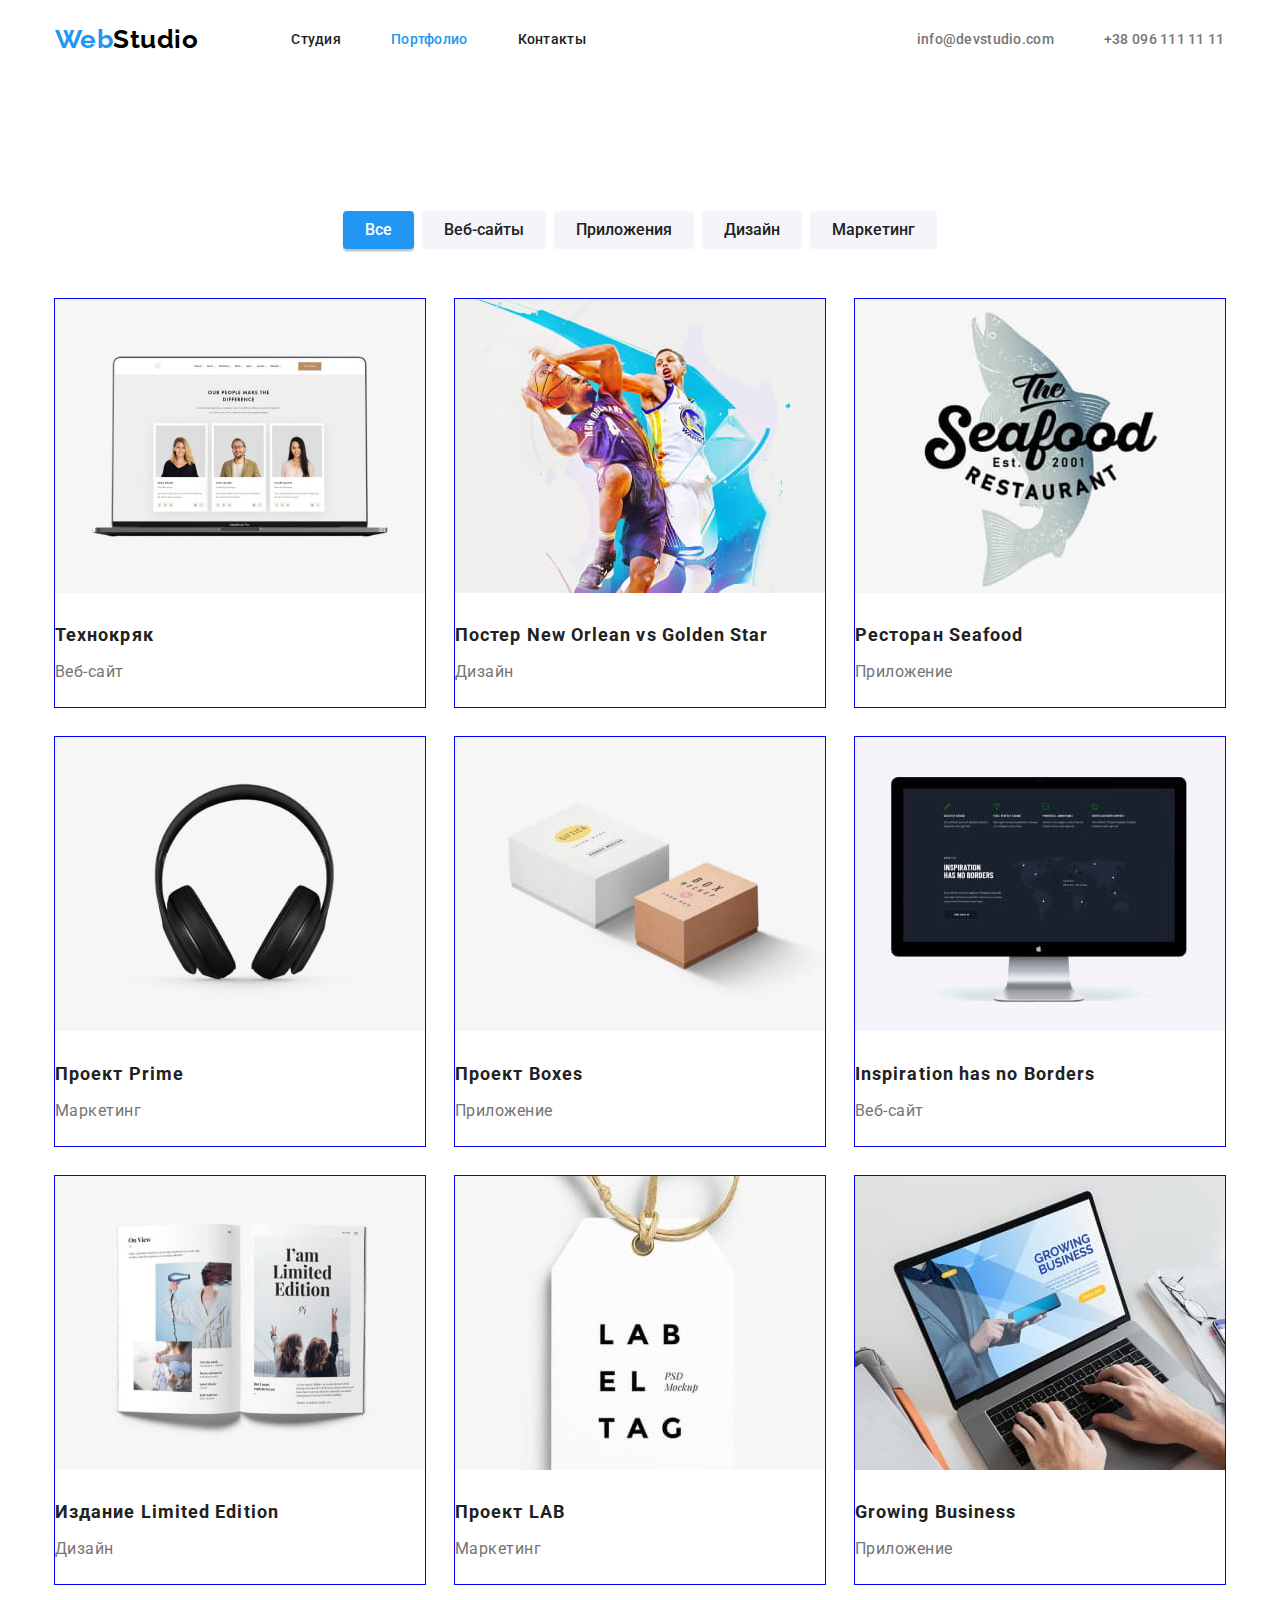
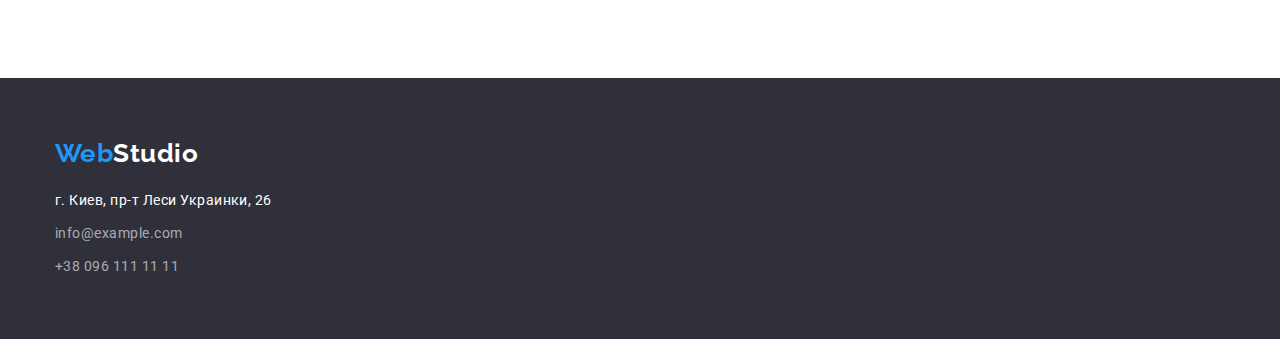
==== commit 569cd658: "Отредактирована студия и частично портфолио" ====
--- a/portfolio.html
+++ b/portfolio.html
@@ -19,22 +19,28 @@
   </head>
   <body>
     <header>
-      <div class="container">
+      <div class="container nav-contact">
         <nav>
-           <div class="nav-header">
-          <a href="./index.html" class="logo"><span class="logo-blue">Web</span>Studio </a>
-          <ul class="navigator-list">
-            <li class="navigator-item"><a href="./index.html#studio" class="link">Студия</a></li>
-            <li class="navigator-item"><a href="#portfolio" class="link portfolio">Портфолио</a></li>
-            <li class="navigator-item"><a href="" class="link">Контакты</a></li>
-          </ul>
+          <div class="nav-header">
+            <a href="./index.html" class="logo"><span class="logo-blue">Web</span>Studio </a>
+            <ul class="navigator-list">
+              <li class="navigator-item"><a href="./index.html#studio" class="link">Студия</a></li>
+              <li class="navigator-item">
+                <a href="#portfolio" class="link portfolio">Портфолио</a>
+              </li>
+              <li class="navigator-item"><a href="" class="link">Контакты</a></li>
+            </ul>
+          </div>
         </nav>
         <!--Контакты-->
         <ul class="contact-list">
-          <li class="contact-item"><a href="mailto:info@devstudio.com" class="contact-link">info@devstudio.com </a></li>
-          <li class="contact-item"><a href="tel:+380961111111" class="contact-link">+38 096 111 11 11</a></li>
+          <li class="contact-item">
+            <a href="mailto:info@devstudio.com" class="contact-link">info@devstudio.com </a>
+          </li>
+          <li class="contact-item">
+            <a href="tel:+380961111111" class="contact-link">+38 096 111 11 11</a>
+          </li>
         </ul>
-        </div>
       </div>
     </header>
     <!--Портфолио-->
@@ -44,148 +50,160 @@
         <div class="container">
           <h1 class="hidden-title">Портфолио</h1>
           <ul class="portfolio-button-list">
-            <li><button type="button" class="portfolio-button one">Все</button></li>
-            <li><button type="button" class="portfolio-button">Веб-сайты</button></li>
-            <li><button type="button" class="portfolio-button">Приложения</button></li>
-            <li><button type="button" class="portfolio-button">Дизайн</button></li>
-            <li><button type="button" class="portfolio-button">Маркетинг</button></li>
+            <li class="portfolio-button-item">
+              <button type="button" class="portfolio-button one">Все</button>
+            </li>
+            <li class="portfolio-button-item">
+              <button type="button" class="portfolio-button">Веб-сайты</button>
+            </li>
+            <li class="portfolio-button-item">
+              <button type="button" class="portfolio-button">Приложения</button>
+            </li>
+            <li class="portfolio-button-item">
+              <button type="button" class="portfolio-button">Дизайн</button>
+            </li>
+            <li class="portfolio-button-item">
+              <button type="button" class="portfolio-button">Маркетинг</button>
+            </li>
           </ul>
         </div>
         <!--Проекты портфолио-->
         <div class="container">
-          <ul class="portfolio-project-list">                
-                <li>
-                  <div class="portfolio-containers">
-                  <a href="#" class="portfolio-project-link">
-                    <img
-                      src="./images/portfolio/Технокряк.jpg"
-                      alt="Технокряк"
-                      width="370"
-                      height="294"
-                    />
-                    <h2 class="portfolio-project-title">Технокряк</h2>
-                    <p class="portfolio-project-text">Веб-сайт</p>
-                  </a>
-                </div>
-                </li>
-              
-              
-                <li><div class="portfolio-containers">
-                  <a href="#" class="portfolio-project-link">
-                    <img
-                      src="./images/portfolio/ПостерNewOrleanVSGoldenStar.jpg"
-                      alt="Постер New Orlean vs Golden Star"
-                      width="370"
-                      height="294"
-                    />
-                    <h2 class="portfolio-project-title">Постер New Orlean vs Golden Star</h2>
-                    <p class="portfolio-project-text">Дизайн</p>
-                  </a></div>
-                </li>
-              
-            
-                <li> 
-                   <div class="portfolio-containers">
-                  <a href="#" class="portfolio-project-link">
-                    <img
-                      src="./images/portfolio/РесторанSeafood.jpg"
-                      alt="Ресторан Seafood"
-                      width="370"
-                      height="294"
-                    />
-                    <h2 class="portfolio-project-title">Ресторан Seafood</h2>
-                    <p class="portfolio-project-text">Приложение</p>
-                  </a>
-                  </div>
-                </li>
-              
-              
-                <li><div class="portfolio-containers">
-                  <a href="#" class="portfolio-project-link">
-                    <img
-                      src="./images/portfolio/ПроектPrime.jpg"
-                      alt="Проект Prime"
-                      width="370"
-                      height="294"
-                    />
-                    <h2 class="portfolio-project-title">Проект Prime</h2>
-                    <p class="portfolio-project-text">Маркетинг</p>
-                  </a></div>
-                </li>
-              
-              
-                <li><div class="portfolio-containers">
-                  <a href="#" class="portfolio-project-link">
-                    <img
-                      src="./images/portfolio/ПроектBoxes.jpg"
-                      alt="Проект Boxes"
-                      width="370"
-                      height="294"
-                    />
-                    <h2 class="portfolio-project-title">Проект Boxes</h2>
-                    <p class="portfolio-project-text">Приложение</p>
-                  </a></div>
-                </li>
-              
-             
-                <li> <div class="portfolio-containers">
-                  <a href="#" class="portfolio-project-link">
-                    <img
-                      src="./images/portfolio//InspirationHasNoBorders.jpg"
-                      alt="Inspiration has no Borders"
-                      width="370"
-                      height="294"
-                    />
-                    <h2 class="portfolio-project-title">Inspiration has no Borders</h2>
-                    <p class="portfolio-project-text">Веб-сайт</p>
-                  </a></div>
-                </li>
-              
-              
-                <li><div class="portfolio-containers">
-                  <a href="#" class="portfolio-project-link">
-                    <img
-                      src="./images/portfolio/ИзданиеLimitedEdition.jpg"
-                      alt="Издание Limited Edition"
-                      width="370"
-                      height="294"
-                    />
-                    <h2 class="portfolio-project-title">Издание Limited Edition</h2>
-                    <p class="portfolio-project-text">Дизайн</p>
-                  </a></div>
-                </li>
-              
-              
-                <li><div class="portfolio-containers">
-                  <a href="#" class="portfolio-project-link">
-                    <img
-                      src="./images/portfolio/ПроектLAB.jpg"
-                      alt="Проект LAB"
-                      width="370"
-                      height="294"
-                    />
-                    <h2 class="portfolio-project-title">Проект LAB</h2>
-                    <p class="portfolio-project-text">Маркетинг</p>
-                  </a></div>
-                </li>
-              
-             
-                <li>
-                   <div class="portfolio-containers">
-                  <a href="#" class="portfolio-project-link">
-                    <img
-                      src="./images/portfolio/GrowingBusiness.jpg"
-                      alt="Growing Business"
-                      width="370"
-                      height="294"
-                    />
-                    <h2 class="portfolio-project-title">Growing Business</h2>
-                    <p class="portfolio-project-text">Приложение</p>
-                  </a>
-</div>
-                </li>
-              
-            
+          <ul class="portfolio-project-list">
+            <li class="portfolio-project-item">
+              <div class="portfolio-containers">
+                <a href="#" class="portfolio-project-link">
+                  <img
+                    src="./images/portfolio/Технокряк.jpg"
+                    alt="Технокряк"
+                    width="370"
+                    height="294"
+                  />
+                  <h2 class="portfolio-project-title">Технокряк</h2>
+                  <p class="portfolio-project-text">Веб-сайт</p>
+                </a>
+              </div>
+            </li>
+
+            <li class="portfolio-project-item">
+              <div class="portfolio-containers">
+                <a href="#" class="portfolio-project-link">
+                  <img
+                    src="./images/portfolio/ПостерNewOrleanVSGoldenStar.jpg"
+                    alt="Постер New Orlean vs Golden Star"
+                    width="370"
+                    height="294"
+                  />
+                  <h2 class="portfolio-project-title">Постер New Orlean vs Golden Star</h2>
+                  <p class="portfolio-project-text">Дизайн</p>
+                </a>
+              </div>
+            </li>
+
+            <li class="portfolio-project-item">
+              <div class="portfolio-containers">
+                <a href="#" class="portfolio-project-link">
+                  <img
+                    src="./images/portfolio/РесторанSeafood.jpg"
+                    alt="Ресторан Seafood"
+                    width="370"
+                    height="294"
+                  />
+                  <h2 class="portfolio-project-title">Ресторан Seafood</h2>
+                  <p class="portfolio-project-text">Приложение</p>
+                </a>
+              </div>
+            </li>
+
+            <li class="portfolio-project-item">
+              <div class="portfolio-containers">
+                <a href="#" class="portfolio-project-link">
+                  <img
+                    src="./images/portfolio/ПроектPrime.jpg"
+                    alt="Проект Prime"
+                    width="370"
+                    height="294"
+                  />
+                  <h2 class="portfolio-project-title">Проект Prime</h2>
+                  <p class="portfolio-project-text">Маркетинг</p>
+                </a>
+              </div>
+            </li>
+
+            <li class="portfolio-project-item">
+              <div class="portfolio-containers">
+                <a href="#" class="portfolio-project-link">
+                  <img
+                    src="./images/portfolio/ПроектBoxes.jpg"
+                    alt="Проект Boxes"
+                    width="370"
+                    height="294"
+                  />
+                  <h2 class="portfolio-project-title">Проект Boxes</h2>
+                  <p class="portfolio-project-text">Приложение</p>
+                </a>
+              </div>
+            </li>
+
+            <li class="portfolio-project-item">
+              <div class="portfolio-containers">
+                <a href="#" class="portfolio-project-link">
+                  <img
+                    src="./images/portfolio//InspirationHasNoBorders.jpg"
+                    alt="Inspiration has no Borders"
+                    width="370"
+                    height="294"
+                  />
+                  <h2 class="portfolio-project-title">Inspiration has no Borders</h2>
+                  <p class="portfolio-project-text">Веб-сайт</p>
+                </a>
+              </div>
+            </li>
+
+            <li class="portfolio-project-item">
+              <div class="portfolio-containers">
+                <a href="#" class="portfolio-project-link">
+                  <img
+                    src="./images/portfolio/ИзданиеLimitedEdition.jpg"
+                    alt="Издание Limited Edition"
+                    width="370"
+                    height="294"
+                  />
+                  <h2 class="portfolio-project-title">Издание Limited Edition</h2>
+                  <p class="portfolio-project-text">Дизайн</p>
+                </a>
+              </div>
+            </li>
+
+            <li class="portfolio-project-item">
+              <div class="portfolio-containers">
+                <a href="#" class="portfolio-project-link">
+                  <img
+                    src="./images/portfolio/ПроектLAB.jpg"
+                    alt="Проект LAB"
+                    width="370"
+                    height="294"
+                  />
+                  <h2 class="portfolio-project-title">Проект LAB</h2>
+                  <p class="portfolio-project-text">Маркетинг</p>
+                </a>
+              </div>
+            </li>
+
+            <li class="portfolio-project-item">
+              <div class="portfolio-containers">
+                <a href="#" class="portfolio-project-link">
+                  <img
+                    src="./images/portfolio/GrowingBusiness.jpg"
+                    alt="Growing Business"
+                    width="370"
+                    height="294"
+                  />
+                  <h2 class="portfolio-project-title">Growing Business</h2>
+                  <p class="portfolio-project-text">Приложение</p>
+                </a>
+              </div>
+            </li>
           </ul>
         </div>
       </section>
@@ -197,7 +215,7 @@
         <a href="./index.html" class="logo-footer"><span class="logo-blue">Web</span>Studio</a>
         <address>
           <ul class="footer-list">
-            <li>
+            <li class="address-item">
               <a
                 href="https://goo.gl/maps/zXmNazpMUdunzP9r6"
                 target="_blank"
@@ -207,8 +225,12 @@
                 г. Киев, пр-т Леси Украинки, 26
               </a>
             </li>
-            <li><a href="mailto:info@example.com" class="address-link">info@example.com</a></li>
-            <li><a href="tel:+380961111111" class="address-link">+38 096 111 11 11</a></li>
+            <li class="address-item">
+              <a href="mailto:info@example.com" class="address-link">info@example.com</a>
+            </li>
+            <li class="address-item">
+              <a href="tel:+380961111111" class="address-link">+38 096 111 11 11</a>
+            </li>
           </ul>
         </address>
       </div>
--- a/css/styles.css
+++ b/css/styles.css
@@ -8,28 +8,13 @@
   background: var(--white-color);
   
 }
-/*h1,
-h2,
-h3,
-ul,
-p {
-  margin-top: 0;
-  margin-bottom: 0;
-  padding-left:0;
-}*/
-/*.list {
-  padding-left: 0;
-
-}*/
+
 /*Контейнер*/
 .container {
   width: 1200px;
   padding-left: 15px;
   padding-right: 15px;
-  margin: 0 auto;
-  
-
-  outline: aqua;
+  margin: 0 auto; 
 
 }
 /*Секция*/
@@ -41,61 +26,53 @@
  }
 
 /*header*/
+.nav-contact{
+  display: flex;
+  align-items: center;
+
+  
+  }
 .nav-header{
   display: flex;
-  align-items: center;
-  
-  background-color: tomato;
-}
-
+}
 /* Логотип*/
-.logo{
-  
-  padding-top: 24px;
-  padding-bottom: 25px;
-
+.logo{ 
+  margin: 24px 93px 25px 0;
   font-family: 'Raleway', sans-serif;
   color: #000000;
   text-decoration: none; 
   font-weight: 700;
   font-size: 26px;
   line-height: 1.19;
-
-  outline: 1px solid red;
-}
+  }
 .logo-blue {
   color: var(--blue-color);
 }
 
-
 /* Навигация */
 
 .navigator-list {
   display: flex;
-  margin-top: 0;
-  margin-bottom: 0;
-  
-  text-decoration: none;
-  list-style: none;
-  
+  margin-top: 32px;
+  margin-bottom: 32px;
+  padding-left: 0;
+
+  text-decoration: none;
+  list-style: none;  
   }
 .navigator-list .link {
   display: block;
-  padding-top: 32px;
-  padding-bottom: 32px;
+  
 
   color: var(--basic-title-color);
   text-decoration: none;
   font-weight: 500;
   font-size: 14px;
   line-height: 1.14;
-  letter-spacing: 0.02em;
-  
-  outline: 1px solid green;
+  letter-spacing: 0.02em; 
  }
 .link.studio {
-  color: var(--blue-color);
-  
+  color: var(--blue-color);  
 }
 .link:hover,
 .link:focus{
@@ -106,23 +83,25 @@
 }
 
 /*Контакты*/
+
 .contact-list {
   display: flex;
-  align-items: center;
+  padding-left: 0;
+  margin-top: 32px;
+  margin-bottom: 32px;
   
   list-style: none;
+}
+.contact-item:first-child{
+  margin-left: 331px;
+  
 }
 .contact-item:not(:last-child) {
   margin-right: 50px;
 }
-.contact-item:last-child{
-  margin-right: 0;
-}
 .contact-link {
   display: block;
-  padding-top: 32px;
-  padding-bottom: 32px;
-
+  
   color: var(--base-text-color);
   text-decoration: none;
   font-weight: 500;
@@ -145,20 +124,18 @@
   text-transform: uppercase;
 }
 .hero-title {
-  margin-top: 0;
+  margin-top: 106px;
   margin-bottom: 30px;
-
+  
   font-weight: 900;
-  font-size: 44px;
-  min-width: 696px;
-  outline: 1px solid blue;
-  
+  font-size: 44px;  
 }
 .hero-button{
   min-width: 200px;
   padding: 10px 32px;
   border: 0 solid transparent;
   border-radius: 4px;
+  margin-bottom: 106px;
   font-family: inherit;
   color: var(--white-color);
   background-color: var(--blue-color);
@@ -167,9 +144,7 @@
   font-size: 16px;
   line-height: 1.88;
   cursor: pointer;
-  letter-spacing: 0.06em;
-  
-  outline: 1px solid yellow;
+  letter-spacing: 0.06em; 
   }
 .hero-button:hover,
 .hero-button:hover{
@@ -185,37 +160,30 @@
 .project-list {
   list-style: none;
   display: flex;
-  
-  margin-top: 0;
-  margin-bottom: 0;
-
-  outline: 1px solid blue;
-}
-/*.project-item {
-  min-width: 270px;
-}
-
+  padding-left: 0;
+ 
+}
 .project-item:not(:last-child) {
   margin-right: 30px;
-}*/
-/*.project-list:not(:last-child) {
-
-}*/
+}
 .project-title {
+  margin-top: 0;
+  margin-bottom: 10px;
+
   font-weight: 700;
   font-size: 14px;
   line-height: 1.14;
   text-transform: uppercase;
-  margin-bottom: 10px;
-
-  outline: 1px solid red;
+
 }
 .project-text {
+  margin-top: 0;
+  margin-bottom: 0;
+
   color: var(--base-text-color);
   font-size: 14px;
   line-height: 1.71;
 
-  outline: 1px solid blueviolet;
 }
 
 /* Карточки проектов*/
@@ -223,64 +191,70 @@
 .command-title {
   margin-top: 0;
   margin-bottom: 50px;
+
   font-weight: 700;
   font-size: 36px;
   line-height: 1.17;
   text-align: center;
-  
-
-  outline: 1px solid yellow;
+ 
 }
 .project-cards-list{
-  margin-top: 0;
-  margin-bottom: 0;
- 
-  list-style: none;
-  display: flex;
-  outline: 1px solid blue;
-  }
-.project-cards-item:not(:first-child){
-margin-left: 30px;
+  display: flex;
+  margin-top: 0;
+  margin-bottom: 0;
+  padding-left: 0;
+
+  list-style: none;  
+  }
+.project-cards-item:not(:last-child){
+  margin-right: 30px;    
 }
 /*Команда*/
-.command {
-  background-color: #F5F4FA;
-
-  outline: 1px solid red;
+.command {  
+  background-color: #F5F4FA; 
 }
 
 .command-list{
-  list-style: none;
-
-  outline: 1px solid black;
+  display: flex;
+  padding-left: 0;
+  margin-top: 0;
+  margin-bottom: 0;
+
+  list-style: none;  
+}
+.command-item:not(:last-child) {
+  margin-right: 30px;
+
 }
 .command-heading {
+  margin-top: 30px;
+  margin-bottom: 0;  
   font-weight: 500;
   font-size: 16px;
   line-height: 1.19;
-  text-align: center;
-
-  outline: 1px solid green;
+  text-align: center;  
 }
 .command-text {
+  margin-top: 10px;
+  margin-bottom: 0;
+  
   color: var(--base-text-color);
   font-size: 16px;
   line-height: 1.19;
-  text-align: center;
-
-  outline: 1px solid yellowgreen;
+  text-align: center;  
 }
 
 /*Footer*/
 .footer {
+  display: flex;
   background-color: #2F303A;
 
-  outline: 1px solid yellow;
 }
 .logo-footer {
   display: block;
-  padding-top: 24px;
-  padding-bottom: 25px;
+  margin-top: 60px;
+  margin-bottom: 20px;
+  
 
   font-family: 'Raleway',
     sans-serif;
@@ -292,20 +266,24 @@
 }
 
 /*Адрес*/
+
 .footer-list{
+  margin-top: 0;
+  margin-bottom: 60px;
+  padding-left: 0;
+
   list-style: none;
   font-style: normal;
-
-  outline: 1px solid brown;
+}
+.address-item:not(:last-child){
+  margin-bottom: 9px;
 }
 .address-map,
 .address-link {
   color: var(--white-color);
   font-size: 14px;
   line-height: 1.71;
-  text-decoration: none;
-
-  outline: 1px solid green;
+  text-decoration: none;  
 }
 .address-link {
   color: rgba(255, 255, 255, 0.6);
@@ -323,31 +301,36 @@
 
 /* Кнопки в портфолио*/
 .portfolio-button-list{
+  display: flex;
+  justify-content: center;
+  margin-top: 0;
+  margin-bottom: 50px;
+  padding-left: 0;
+
   list-style: none; 
 
-  outline: 1px solid yellow;
+}
+.portfolio-button-item:not(:last-child){
+ margin-right: 8px;
 }
 .portfolio-button {
+  padding: 6px 22px;
   border-radius: 4px;
-  font-family: inherit;
+  border: 0 solid transparent;
   color: var(--basic-title-color);
   background-color: #F5F4FA;
+  font-family: inherit;
   font-weight: 500;
   font-size: 16px;
   line-height: 1.63;
-  cursor: pointer;
-  padding: 6px 22px;
-
-  outline: 1px solid red;
+  cursor: pointer; 
 }
 .portfolio-button.one {
   color: var(--white-color);
   background-color: var(--blue-color);
   box-shadow: 0px 3px 1px rgba(0, 0, 0, 0.1),
   0px 1px 2px rgba(0, 0, 0, 0.08),
-  0px 2px 2px rgba(0, 0, 0, 0.12);
-  border-radius: 4px;
-  padding: 6px 22px;
+  0px 2px 2px rgba(0, 0, 0, 0.12);  
   }
 .portfolio-button:hover,
 .portfolio-button:focus {
@@ -359,28 +342,39 @@
 .portfolio-project-list{
   display: flex;
   flex-wrap: wrap;
-
-  list-style: none;
-  
-  padding-left: 0;
-}
-
-.portfolio-containers {
+  margin-top: 0;
+  margin-bottom: 0;
+  padding-left: 0;
+
+  list-style: none;  
+}
+.portfolio-project-item{
   margin-right: 30px;
   margin-bottom: 30px;
+
+  outline: 1px solid blue;
+}
+.portfolio-project-item:nth-child(3n) {
+  margin-right: 0;
+}
+.portfolio-project-item:nth-last-child(-n+3){
+  margin-bottom: 0;
+}
+.portfolio-project-title {
+  margin-top: 20px;
+  margin-bottom: 4px;
+}
+/* .portfolio-containers {
+  
   width: 370px;
    
   
-}
-
-.portfolio-project-list:nth-child(3n) {
-  margin-right: 0;
-    
-}
+} */
+
+
 .portfolio-project-link{
   text-decoration: none;
 
-  outline: 1px solid blue;
 }
 .portfolio-project-link .portfolio-project-title {
   color: var(--basic-title-color);
@@ -388,13 +382,14 @@
   font-size: 18px;
   line-height: 2;
   letter-spacing: 0.06em;
-
-  outline: 1px solid gray;
-}
+}
+
 .portfolio-project-text {
+  margin-top: 0;
+  margin-bottom: 20px;
+
   color: var(--base-text-color);
   font-size: 16px;
   line-height: 1.88;
 
-  outline: 1px solid green;
-}
+}
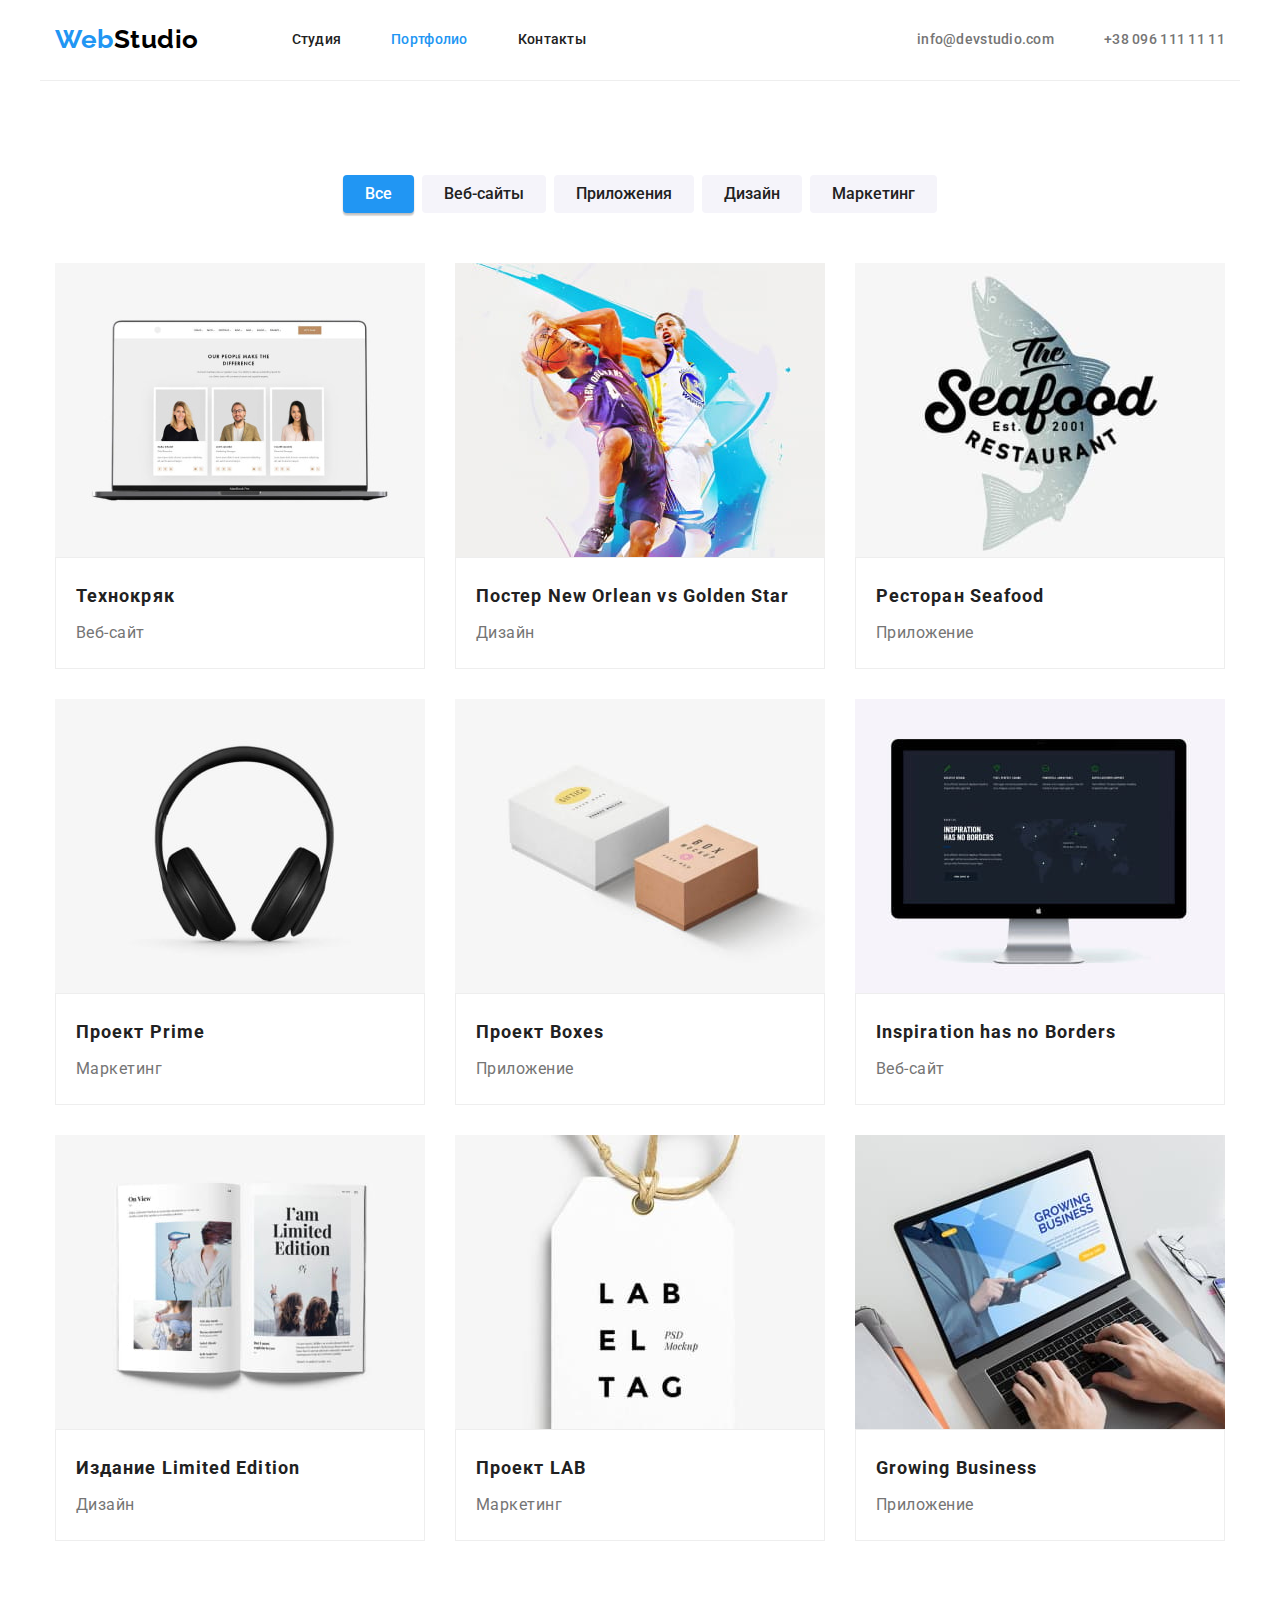
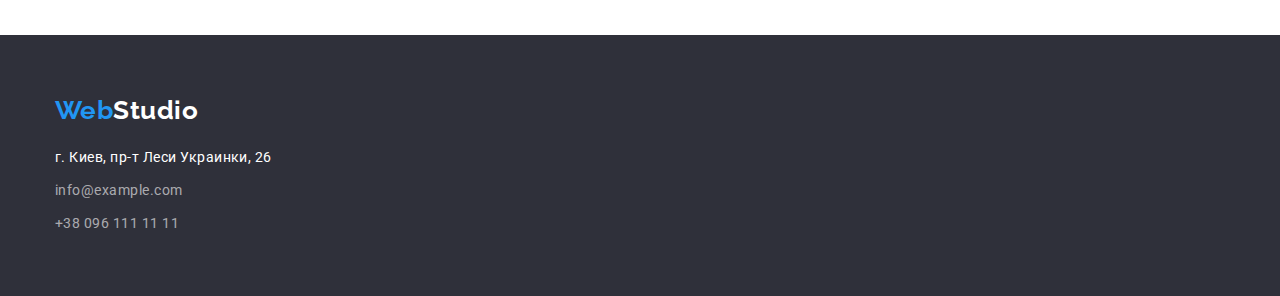
==== commit 0b41b2fc: "Внесены последние правки по ДЗ" ====
--- a/portfolio.html
+++ b/portfolio.html
@@ -71,138 +71,138 @@
         <div class="container">
           <ul class="portfolio-project-list">
             <li class="portfolio-project-item">
-              <div class="portfolio-containers">
-                <a href="#" class="portfolio-project-link">
-                  <img
-                    src="./images/portfolio/Технокряк.jpg"
-                    alt="Технокряк"
-                    width="370"
-                    height="294"
-                  />
+              <a href="#" class="portfolio-project-link">
+                <img
+                  src="./images/portfolio/Технокряк.jpg"
+                  alt="Технокряк"
+                  width="370"
+                  height="294"
+                />
+                <div class="portfolio-containers">
                   <h2 class="portfolio-project-title">Технокряк</h2>
                   <p class="portfolio-project-text">Веб-сайт</p>
-                </a>
-              </div>
-            </li>
-
-            <li class="portfolio-project-item">
-              <div class="portfolio-containers">
-                <a href="#" class="portfolio-project-link">
-                  <img
-                    src="./images/portfolio/ПостерNewOrleanVSGoldenStar.jpg"
-                    alt="Постер New Orlean vs Golden Star"
-                    width="370"
-                    height="294"
-                  />
+                </div>
+              </a>
+            </li>
+
+            <li class="portfolio-project-item">
+              <a href="#" class="portfolio-project-link">
+                <img
+                  src="./images/portfolio/ПостерNewOrleanVSGoldenStar.jpg"
+                  alt="Постер New Orlean vs Golden Star"
+                  width="370"
+                  height="294"
+                />
+                <div class="portfolio-containers">
                   <h2 class="portfolio-project-title">Постер New Orlean vs Golden Star</h2>
                   <p class="portfolio-project-text">Дизайн</p>
-                </a>
-              </div>
-            </li>
-
-            <li class="portfolio-project-item">
-              <div class="portfolio-containers">
-                <a href="#" class="portfolio-project-link">
-                  <img
-                    src="./images/portfolio/РесторанSeafood.jpg"
-                    alt="Ресторан Seafood"
-                    width="370"
-                    height="294"
-                  />
+                </div>
+              </a>
+            </li>
+
+            <li class="portfolio-project-item">
+              <a href="#" class="portfolio-project-link">
+                <img
+                  src="./images/portfolio/РесторанSeafood.jpg"
+                  alt="Ресторан Seafood"
+                  width="370"
+                  height="294"
+                />
+                <div class="portfolio-containers">
                   <h2 class="portfolio-project-title">Ресторан Seafood</h2>
                   <p class="portfolio-project-text">Приложение</p>
-                </a>
-              </div>
-            </li>
-
-            <li class="portfolio-project-item">
-              <div class="portfolio-containers">
-                <a href="#" class="portfolio-project-link">
-                  <img
-                    src="./images/portfolio/ПроектPrime.jpg"
-                    alt="Проект Prime"
-                    width="370"
-                    height="294"
-                  />
+                </div>
+              </a>
+            </li>
+
+            <li class="portfolio-project-item">
+              <a href="#" class="portfolio-project-link">
+                <img
+                  src="./images/portfolio/ПроектPrime.jpg"
+                  alt="Проект Prime"
+                  width="370"
+                  height="294"
+                />
+                <div class="portfolio-containers">
                   <h2 class="portfolio-project-title">Проект Prime</h2>
                   <p class="portfolio-project-text">Маркетинг</p>
-                </a>
-              </div>
-            </li>
-
-            <li class="portfolio-project-item">
-              <div class="portfolio-containers">
-                <a href="#" class="portfolio-project-link">
-                  <img
-                    src="./images/portfolio/ПроектBoxes.jpg"
-                    alt="Проект Boxes"
-                    width="370"
-                    height="294"
-                  />
+                </div>
+              </a>
+            </li>
+
+            <li class="portfolio-project-item">
+              <a href="#" class="portfolio-project-link">
+                <img
+                  src="./images/portfolio/ПроектBoxes.jpg"
+                  alt="Проект Boxes"
+                  width="370"
+                  height="294"
+                />
+                <div class="portfolio-containers">
                   <h2 class="portfolio-project-title">Проект Boxes</h2>
                   <p class="portfolio-project-text">Приложение</p>
-                </a>
-              </div>
-            </li>
-
-            <li class="portfolio-project-item">
-              <div class="portfolio-containers">
-                <a href="#" class="portfolio-project-link">
-                  <img
-                    src="./images/portfolio//InspirationHasNoBorders.jpg"
-                    alt="Inspiration has no Borders"
-                    width="370"
-                    height="294"
-                  />
+                </div>
+              </a>
+            </li>
+
+            <li class="portfolio-project-item">
+              <a href="#" class="portfolio-project-link">
+                <img
+                  src="./images/portfolio//InspirationHasNoBorders.jpg"
+                  alt="Inspiration has no Borders"
+                  width="370"
+                  height="294"
+                />
+                <div class="portfolio-containers">
                   <h2 class="portfolio-project-title">Inspiration has no Borders</h2>
                   <p class="portfolio-project-text">Веб-сайт</p>
-                </a>
-              </div>
-            </li>
-
-            <li class="portfolio-project-item">
-              <div class="portfolio-containers">
-                <a href="#" class="portfolio-project-link">
-                  <img
-                    src="./images/portfolio/ИзданиеLimitedEdition.jpg"
-                    alt="Издание Limited Edition"
-                    width="370"
-                    height="294"
-                  />
+                </div>
+              </a>
+            </li>
+
+            <li class="portfolio-project-item">
+              <a href="#" class="portfolio-project-link">
+                <img
+                  src="./images/portfolio/ИзданиеLimitedEdition.jpg"
+                  alt="Издание Limited Edition"
+                  width="370"
+                  height="294"
+                />
+                <div class="portfolio-containers">
                   <h2 class="portfolio-project-title">Издание Limited Edition</h2>
                   <p class="portfolio-project-text">Дизайн</p>
-                </a>
-              </div>
-            </li>
-
-            <li class="portfolio-project-item">
-              <div class="portfolio-containers">
-                <a href="#" class="portfolio-project-link">
-                  <img
-                    src="./images/portfolio/ПроектLAB.jpg"
-                    alt="Проект LAB"
-                    width="370"
-                    height="294"
-                  />
+                </div>
+              </a>
+            </li>
+
+            <li class="portfolio-project-item">
+              <a href="#" class="portfolio-project-link">
+                <img
+                  src="./images/portfolio/ПроектLAB.jpg"
+                  alt="Проект LAB"
+                  width="370"
+                  height="294"
+                />
+                <div class="portfolio-containers">
                   <h2 class="portfolio-project-title">Проект LAB</h2>
                   <p class="portfolio-project-text">Маркетинг</p>
-                </a>
-              </div>
-            </li>
-
-            <li class="portfolio-project-item">
-              <div class="portfolio-containers">
-                <a href="#" class="portfolio-project-link">
-                  <img
-                    src="./images/portfolio/GrowingBusiness.jpg"
-                    alt="Growing Business"
-                    width="370"
-                    height="294"
-                  />
+                </div>
+              </a>
+            </li>
+
+            <li class="portfolio-project-item">
+              <a href="#" class="portfolio-project-link">
+                <img
+                  src="./images/portfolio/GrowingBusiness.jpg"
+                  alt="Growing Business"
+                  width="370"
+                  height="294"
+                />
+                <div class="portfolio-containers">
                   <h2 class="portfolio-project-title">Growing Business</h2>
                   <p class="portfolio-project-text">Приложение</p>
-                </a>
-              </div>
+                </div>
+              </a>
             </li>
           </ul>
         </div>
--- a/css/styles.css
+++ b/css/styles.css
@@ -5,22 +5,27 @@
   color: var(--basic-title-color);
   font-family: 'Roboto', sans-serif;
   letter-spacing: 0.03em;
-  background: var(--white-color);
-  
-}
-
+  background: var(--white-color);  
+}
+
+img {
+  display: block;
+  max-width: 100%;
+  height: auto;
+}
 /*Контейнер*/
 .container {
   width: 1200px;
   padding-left: 15px;
   padding-right: 15px;
   margin: 0 auto; 
-
-}
+}
+
 /*Секция*/
 .section {
   padding: 94px 0;
  }
+
  .section.no-padding {
   padding-top: 0;
  }
@@ -28,16 +33,18 @@
 /*header*/
 .nav-contact{
   display: flex;
-  align-items: center;
-
-  
-  }
+  justify-content: center;
+  border-bottom: 1px solid #EEEEEE;    
+  }
+
 .nav-header{
   display: flex;
 }
 /* Логотип*/
+
 .logo{ 
   margin: 24px 93px 25px 0;
+
   font-family: 'Raleway', sans-serif;
   color: #000000;
   text-decoration: none; 
@@ -45,6 +52,7 @@
   font-size: 26px;
   line-height: 1.19;
   }
+
 .logo-blue {
   color: var(--blue-color);
 }
@@ -53,16 +61,16 @@
 
 .navigator-list {
   display: flex;
+  padding-left: 0;
   margin-top: 32px;
-  margin-bottom: 32px;
-  padding-left: 0;
+  margin-bottom: 32px;  
 
   text-decoration: none;
   list-style: none;  
   }
+
 .navigator-list .link {
-  display: block;
-  
+  display: block;  
 
   color: var(--basic-title-color);
   text-decoration: none;
@@ -71,13 +79,16 @@
   line-height: 1.14;
   letter-spacing: 0.02em; 
  }
+
 .link.studio {
   color: var(--blue-color);  
 }
+
 .link:hover,
 .link:focus{
   color: var(--blue-color);
 }
+
 .navigator-item:not(:last-child) {
 margin-right: 50px;
 }
@@ -92,13 +103,15 @@
   
   list-style: none;
 }
+
 .contact-item:first-child{
-  margin-left: 331px;
-  
-}
+  margin-left: 331px;  
+}
+
 .contact-item:not(:last-child) {
   margin-right: 50px;
 }
+
 .contact-link {
   display: block;
   
@@ -109,12 +122,14 @@
   line-height: 1.14;
   letter-spacing: 0.02em;
  }
+
 .contact-link:hover,
 .contact-link:focus {
   color: var(--blue-color);
 }
 
 /*Герой*/
+
 .hero {
   color: var(--white-color);
   background: #2F303A;
@@ -123,6 +138,7 @@
   letter-spacing: 0.06em;
   text-transform: uppercase;
 }
+
 .hero-title {
   margin-top: 106px;
   margin-bottom: 30px;
@@ -130,12 +146,14 @@
   font-weight: 900;
   font-size: 44px;  
 }
+
 .hero-button{
   min-width: 200px;
   padding: 10px 32px;
   border: 0 solid transparent;
   border-radius: 4px;
   margin-bottom: 106px;
+
   font-family: inherit;
   color: var(--white-color);
   background-color: var(--blue-color);
@@ -146,26 +164,44 @@
   cursor: pointer;
   letter-spacing: 0.06em; 
   }
+
 .hero-button:hover,
 .hero-button:hover{
   background-color: #188CE8;
 }
 
 /* Проекты*/
+
 .hidden-title {
-  visibility: hidden;
-  margin-top: 0;
-  margin-bottom: 0;
-}
-.project-list {
+    position: absolute;
+    width: 1px;
+    height: 1px;
+    margin: -1px;
+    border: 0;
+    padding: 0;
+    white-space: nowrap;
+    clip-path: inset(100%);
+    clip: rect(0 0 0 0);
+    overflow: hidden;
+}
+
+.project-list {  
+  display: flex;
+  padding-left: 0;
+  margin-top: 0;
+  margin-bottom: 0;
+  
   list-style: none;
-  display: flex;
-  padding-left: 0;
- 
-}
+}
+
+.project-item{
+  min-width: 270px;  
+}
+
 .project-item:not(:last-child) {
   margin-right: 30px;
 }
+
 .project-title {
   margin-top: 0;
   margin-bottom: 10px;
@@ -174,8 +210,8 @@
   font-size: 14px;
   line-height: 1.14;
   text-transform: uppercase;
-
-}
+}
+
 .project-text {
   margin-top: 0;
   margin-bottom: 0;
@@ -183,10 +219,10 @@
   color: var(--base-text-color);
   font-size: 14px;
   line-height: 1.71;
-
 }
 
 /* Карточки проектов*/
+
 .project-cards-title,
 .command-title {
   margin-top: 0;
@@ -195,21 +231,24 @@
   font-weight: 700;
   font-size: 36px;
   line-height: 1.17;
-  text-align: center;
- 
-}
+  text-align: center; 
+}
+
 .project-cards-list{
   display: flex;
-  margin-top: 0;
-  margin-bottom: 0;
-  padding-left: 0;
+  padding-left: 0;
+  margin-top: 0;
+  margin-bottom: 0;  
 
   list-style: none;  
   }
+
 .project-cards-item:not(:last-child){
   margin-right: 30px;    
 }
+
 /*Команда*/
+
 .command {  
   background-color: #F5F4FA; 
 }
@@ -222,20 +261,30 @@
 
   list-style: none;  
 }
+
 .command-item:not(:last-child) {
   margin-right: 30px;
-
-}
+}
+
+.command-container{
+  padding: 30px;
+  box-shadow: 0px 1px 3px rgba(0, 0, 0, 0.12),
+  0px 1px 1px rgba(0, 0, 0, 0.14),
+  0px 2px 1px rgba(0, 0, 0, 0.2);
+  border-radius: 0px 0px 4px 4px;
+}
+
 .command-heading {
-  margin-top: 30px;
-  margin-bottom: 0;  
+  margin-top: 0;
+  margin-bottom: 10px;  
   font-weight: 500;
   font-size: 16px;
   line-height: 1.19;
   text-align: center;  
 }
+
 .command-text {
-  margin-top: 10px;
+  margin-top: 0;
   margin-bottom: 0;
   
   color: var(--base-text-color);
@@ -248,13 +297,12 @@
 .footer {
   display: flex;
   background-color: #2F303A;
-
-}
+}
+
 .logo-footer {
   display: block;
   margin-top: 60px;
-  margin-bottom: 20px;
-  
+  margin-bottom: 20px;  
 
   font-family: 'Raleway',
     sans-serif;
@@ -268,16 +316,18 @@
 /*Адрес*/
 
 .footer-list{
-  margin-top: 0;
-  margin-bottom: 60px;
-  padding-left: 0;
+  padding-left: 0;
+  margin-top: 0;
+  margin-bottom: 60px;  
 
   list-style: none;
   font-style: normal;
 }
+
 .address-item:not(:last-child){
   margin-bottom: 9px;
 }
+
 .address-map,
 .address-link {
   color: var(--white-color);
@@ -285,9 +335,11 @@
   line-height: 1.71;
   text-decoration: none;  
 }
+
 .address-link {
   color: rgba(255, 255, 255, 0.6);
 }
+
 .address-link:hover,
 .address-link:focus{
   color: var(--white-color);
@@ -300,31 +352,36 @@
 }
 
 /* Кнопки в портфолио*/
+
 .portfolio-button-list{
   display: flex;
   justify-content: center;
-  margin-top: 0;
-  margin-bottom: 50px;
-  padding-left: 0;
+  padding-left: 0;
+  margin-top: 0;
+  margin-bottom: 50px;  
 
   list-style: none; 
-
-}
+}
+
 .portfolio-button-item:not(:last-child){
  margin-right: 8px;
 }
+
 .portfolio-button {
   padding: 6px 22px;
   border-radius: 4px;
   border: 0 solid transparent;
+
   color: var(--basic-title-color);
   background-color: #F5F4FA;
   font-family: inherit;
   font-weight: 500;
   font-size: 16px;
   line-height: 1.63;
+
   cursor: pointer; 
 }
+
 .portfolio-button.one {
   color: var(--white-color);
   background-color: var(--blue-color);
@@ -332,6 +389,7 @@
   0px 1px 2px rgba(0, 0, 0, 0.08),
   0px 2px 2px rgba(0, 0, 0, 0.12);  
   }
+
 .portfolio-button:hover,
 .portfolio-button:focus {
   color: var(--white-color);
@@ -339,43 +397,44 @@
 }
 
 /* Проекты портфолио*/
+
 .portfolio-project-list{
   display: flex;
   flex-wrap: wrap;
-  margin-top: 0;
-  margin-bottom: 0;
-  padding-left: 0;
+  padding-left: 0;
+  margin-top: 0;
+  margin-bottom: 0;  
 
   list-style: none;  
 }
+
 .portfolio-project-item{
   margin-right: 30px;
   margin-bottom: 30px;
-
-  outline: 1px solid blue;
-}
+}
+
 .portfolio-project-item:nth-child(3n) {
   margin-right: 0;
 }
+
 .portfolio-project-item:nth-last-child(-n+3){
   margin-bottom: 0;
 }
+
+.portfolio-containers {
+  padding: 20px;
+  border: 1px solid #EEEEEE;
+}
+
 .portfolio-project-title {
-  margin-top: 20px;
+  margin-top: 0;
   margin-bottom: 4px;
 }
-/* .portfolio-containers {
-  
-  width: 370px;
-   
-  
-} */
-
 
 .portfolio-project-link{
-  text-decoration: none;
-
-}
+  text-decoration: none;  
+}
+
 .portfolio-project-link .portfolio-project-title {
   color: var(--basic-title-color);
   font-weight: 700;
@@ -386,10 +445,9 @@
 
 .portfolio-project-text {
   margin-top: 0;
-  margin-bottom: 20px;
+  margin-bottom: 0;
 
   color: var(--base-text-color);
   font-size: 16px;
   line-height: 1.88;
-
-}
+}
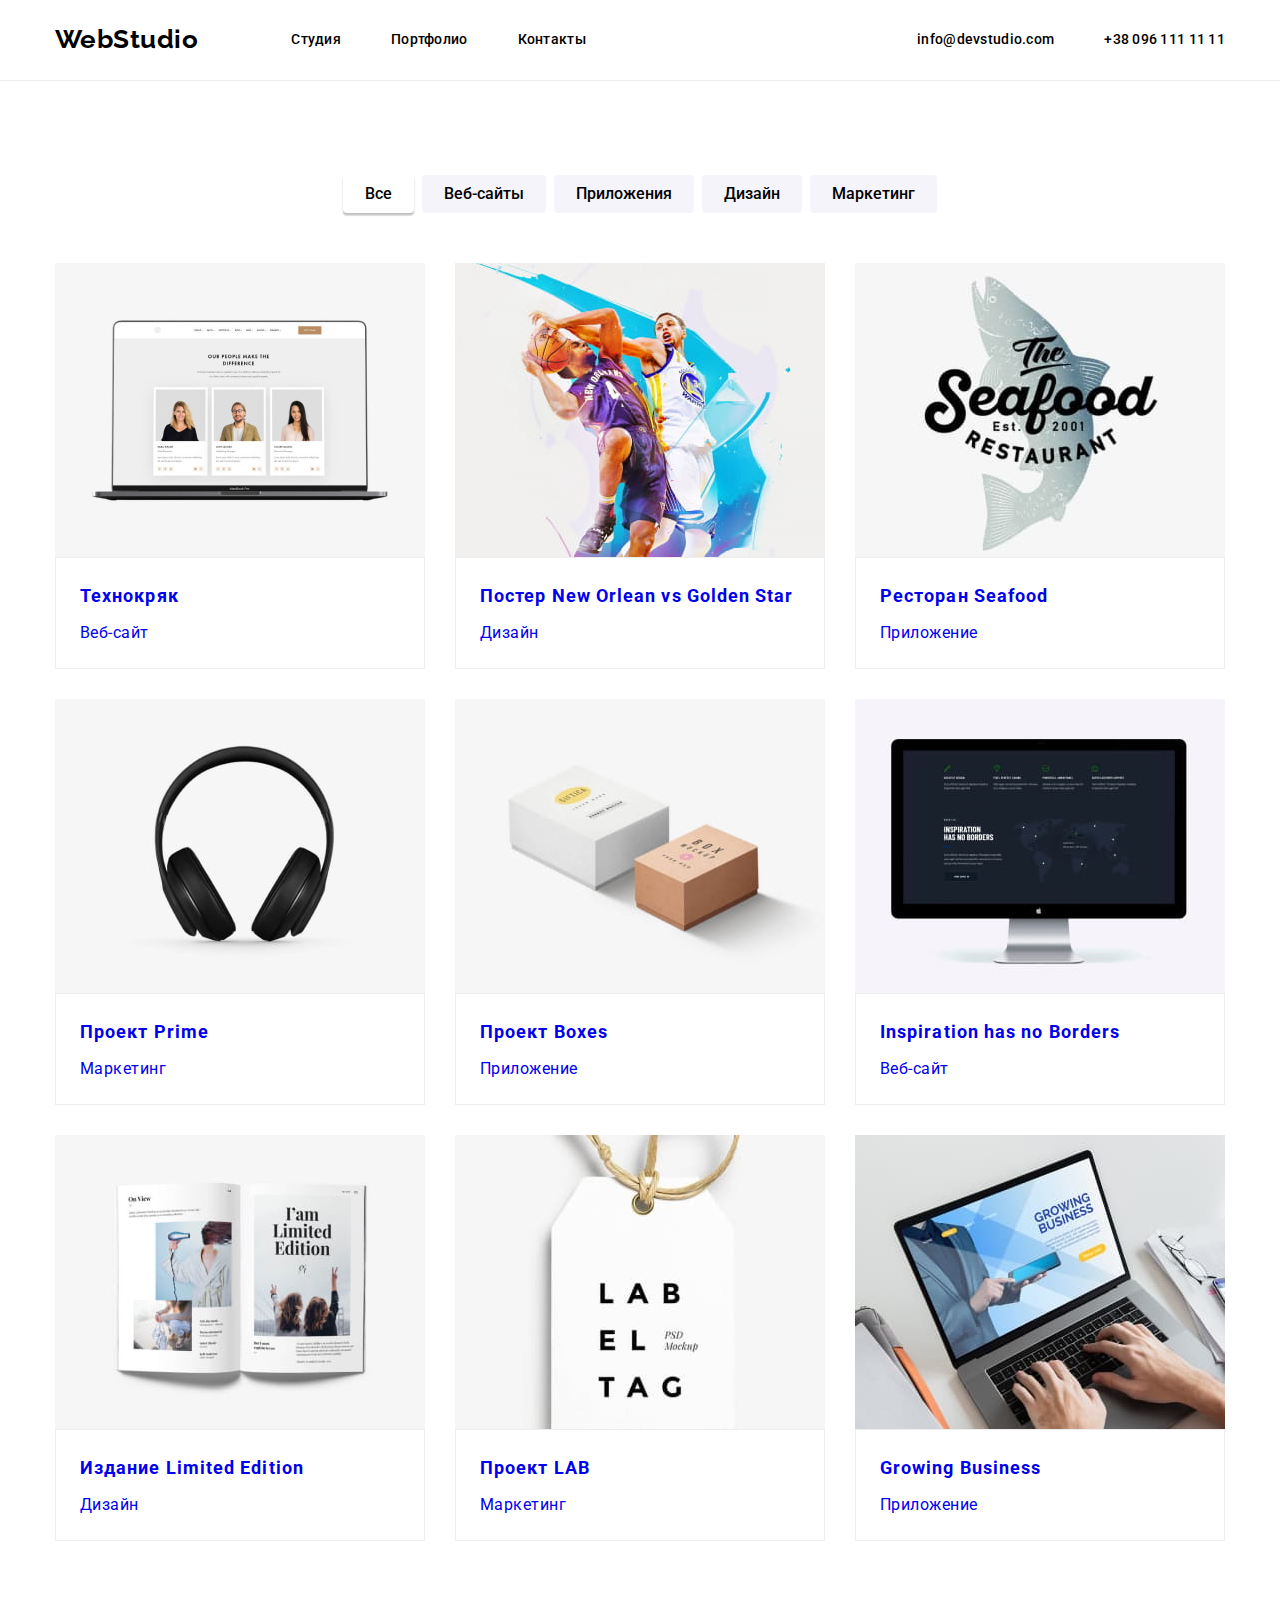
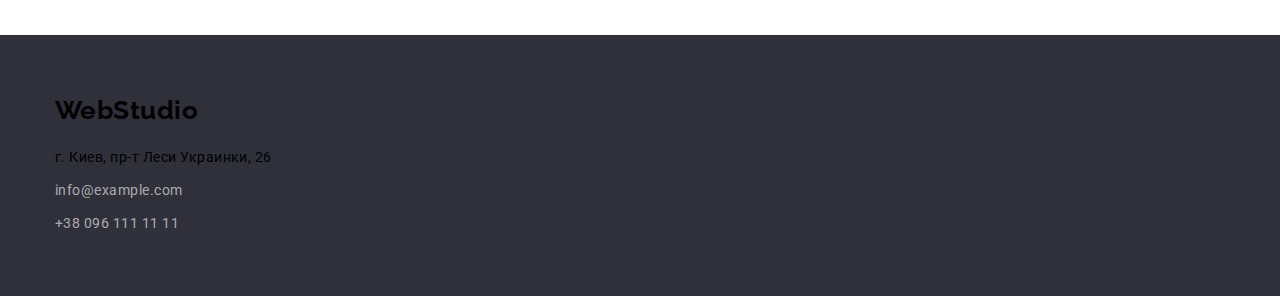
==== commit 65c8b1ea: "Исправлены замечания по ДЗ" ====
--- a/portfolio.html
+++ b/portfolio.html
@@ -18,19 +18,17 @@
     <link rel="stylesheet" href="./css/styles.css" />
   </head>
   <body>
-    <header>
+    <header class="header">
       <div class="container nav-contact">
-        <nav>
-          <div class="nav-header">
-            <a href="./index.html" class="logo"><span class="logo-blue">Web</span>Studio </a>
-            <ul class="navigator-list">
-              <li class="navigator-item"><a href="./index.html#studio" class="link">Студия</a></li>
-              <li class="navigator-item">
-                <a href="#portfolio" class="link portfolio">Портфолио</a>
-              </li>
-              <li class="navigator-item"><a href="" class="link">Контакты</a></li>
-            </ul>
-          </div>
+        <nav class="nav-header">
+          <a href="./index.html" class="logo"><span class="logo-blue">Web</span>Studio </a>
+          <ul class="navigator-list">
+            <li class="navigator-item"><a href="./index.html#studio" class="link">Студия</a></li>
+            <li class="navigator-item">
+              <a href="#portfolio" class="link portfolio">Портфолио</a>
+            </li>
+            <li class="navigator-item"><a href="" class="link">Контакты</a></li>
+          </ul>
         </nav>
         <!--Контакты-->
         <ul class="contact-list">
--- a/css/styles.css
+++ b/css/styles.css
@@ -1,4 +1,4 @@
-@import "/css/_root.css";
+@import "./css/_root.css";
 
 body {
   margin: 0;
@@ -31,19 +31,22 @@
  }
 
 /*header*/
-.nav-contact{
-  display: flex;
-  justify-content: center;
-  border-bottom: 1px solid #EEEEEE;    
-  }
-
-.nav-header{
-  display: flex;
-}
+.header{
+  display: flex;
+  border-bottom: 1px solid #EEEEEE;
+  align-items: center;
+}
+.nav-contact,
+.nav-header {
+  display: flex;   
+  }
+
 /* Логотип*/
 
 .logo{ 
-  margin: 24px 93px 25px 0;
+  margin-right: 93px;
+  padding-top: 24px;
+  padding-bottom: 25px;
 
   font-family: 'Raleway', sans-serif;
   color: #000000;
@@ -62,8 +65,8 @@
 .navigator-list {
   display: flex;
   padding-left: 0;
-  margin-top: 32px;
-  margin-bottom: 32px;  
+  margin-top: 0;
+  margin-bottom: 0;
 
   text-decoration: none;
   list-style: none;  
@@ -71,6 +74,8 @@
 
 .navigator-list .link {
   display: block;  
+  padding-top: 32px;
+  padding-bottom: 32px;
 
   color: var(--basic-title-color);
   text-decoration: none;
@@ -97,16 +102,14 @@
 
 .contact-list {
   display: flex;
-  padding-left: 0;
-  margin-top: 32px;
-  margin-bottom: 32px;
-  
+  margin-left: auto;
+  margin-top: 0;
+  margin-bottom: 0;
+  padding-left: 0;
+
   list-style: none;
 }
 
-.contact-item:first-child{
-  margin-left: 331px;  
-}
 
 .contact-item:not(:last-child) {
   margin-right: 50px;
@@ -114,7 +117,9 @@
 
 .contact-link {
   display: block;
-  
+  padding-top: 32px;
+  padding-bottom: 32px;
+
   color: var(--base-text-color);
   text-decoration: none;
   font-weight: 500;
@@ -130,19 +135,26 @@
 
 /*Герой*/
 
-.hero {
+.hero {    
+  padding-top: 200px;
+  padding-bottom: 200px;
+  align-items: center;
+
   color: var(--white-color);
   background: #2F303A;
   line-height: 1.36;    
   text-align: center;
-  letter-spacing: 0.06em;
+  letter-spacing: 0.06em;  
+}
+
+.hero-title {   
+  margin-top: 0;
+  margin-bottom: 30px;
+  margin-left: auto;
+  margin-right: auto;  
+  max-width: 696px;
+
   text-transform: uppercase;
-}
-
-.hero-title {
-  margin-top: 106px;
-  margin-bottom: 30px;
-  
   font-weight: 900;
   font-size: 44px;  
 }
@@ -152,8 +164,7 @@
   padding: 10px 32px;
   border: 0 solid transparent;
   border-radius: 4px;
-  margin-bottom: 106px;
-
+  
   font-family: inherit;
   color: var(--white-color);
   background-color: var(--blue-color);
@@ -195,7 +206,7 @@
 }
 
 .project-item{
-  min-width: 270px;  
+  width: 270px;  
 }
 
 .project-item:not(:last-child) {
@@ -296,12 +307,15 @@
 /*Footer*/
 .footer {
   display: flex;
+  padding-top: 60px;
+  padding-bottom: 60px;
+
   background-color: #2F303A;
 }
 
 .logo-footer {
   display: block;
-  margin-top: 60px;
+  margin-top: 0;
   margin-bottom: 20px;  
 
   font-family: 'Raleway',
@@ -318,7 +332,7 @@
 .footer-list{
   padding-left: 0;
   margin-top: 0;
-  margin-bottom: 60px;  
+  margin-bottom: 0;  
 
   list-style: none;
   font-style: normal;
@@ -422,7 +436,7 @@
 }
 
 .portfolio-containers {
-  padding: 20px;
+  padding: 20px 24px;
   border: 1px solid #EEEEEE;
 }
 
